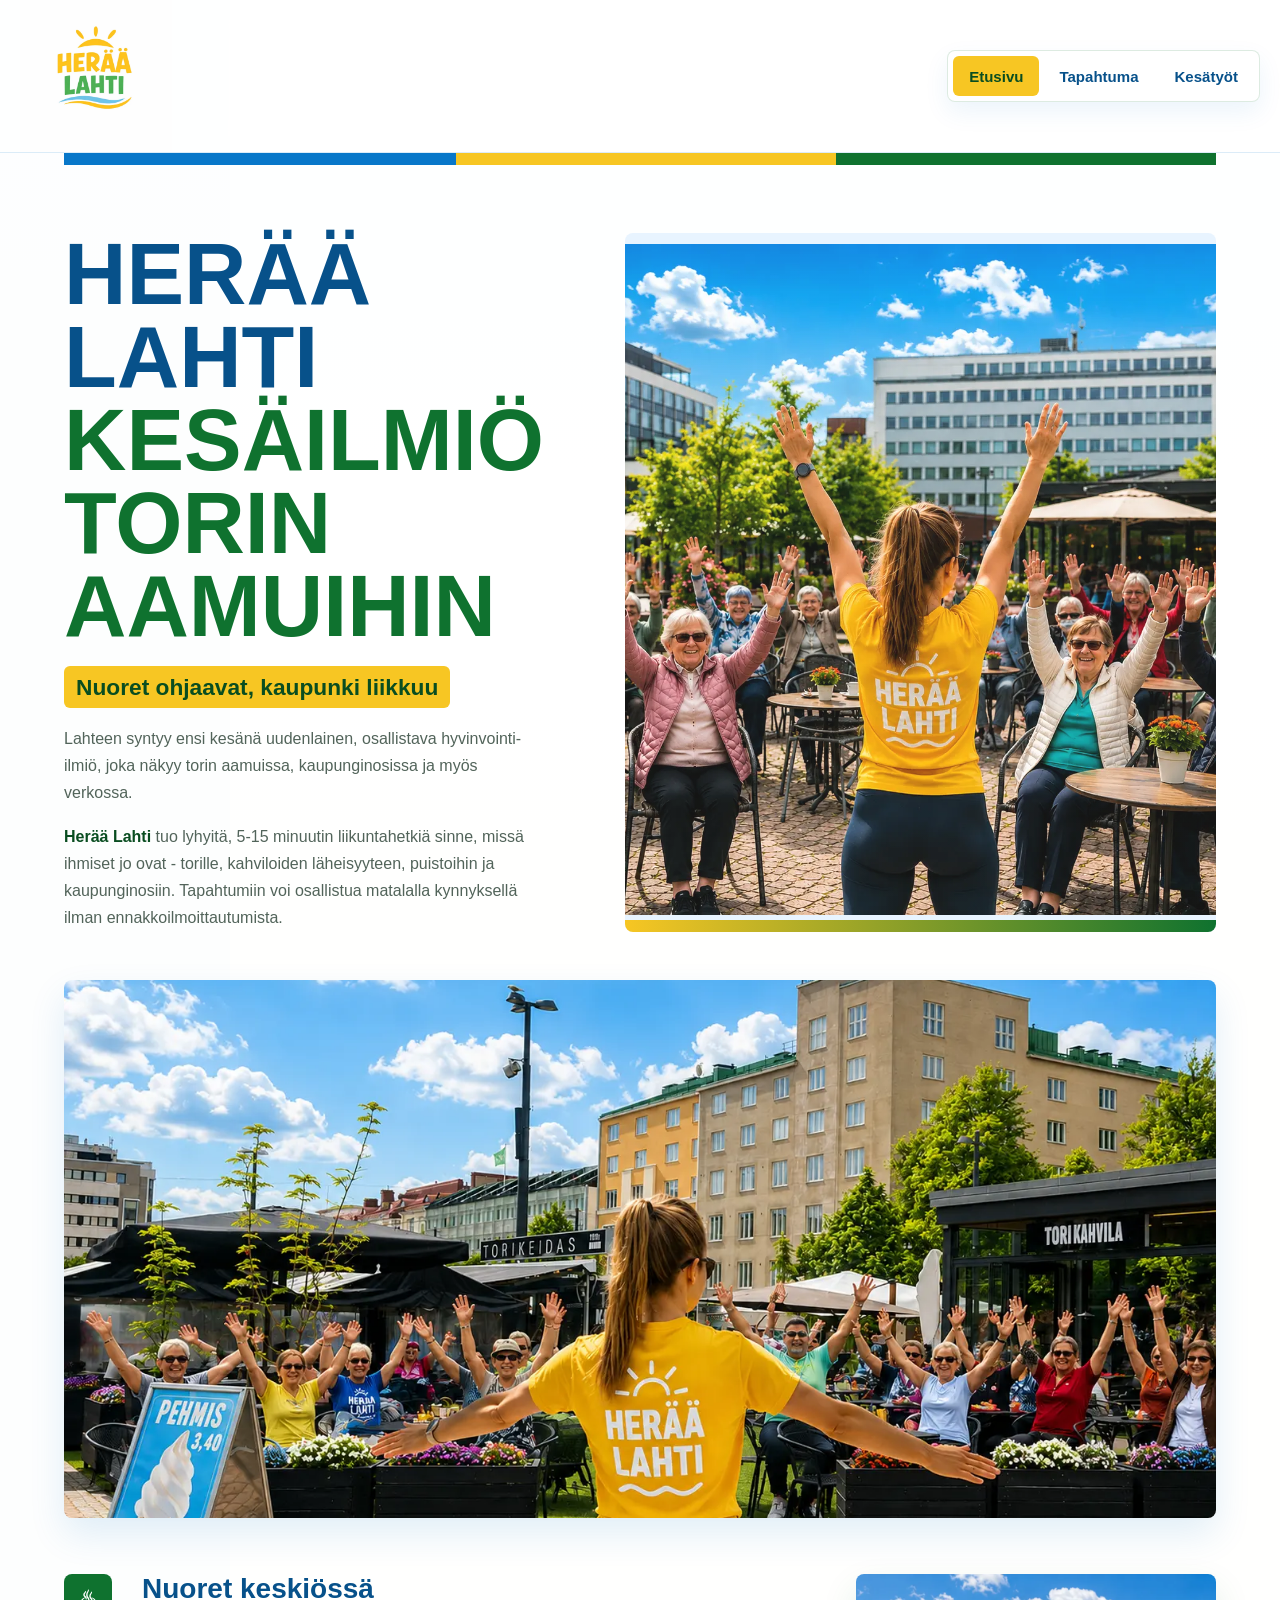
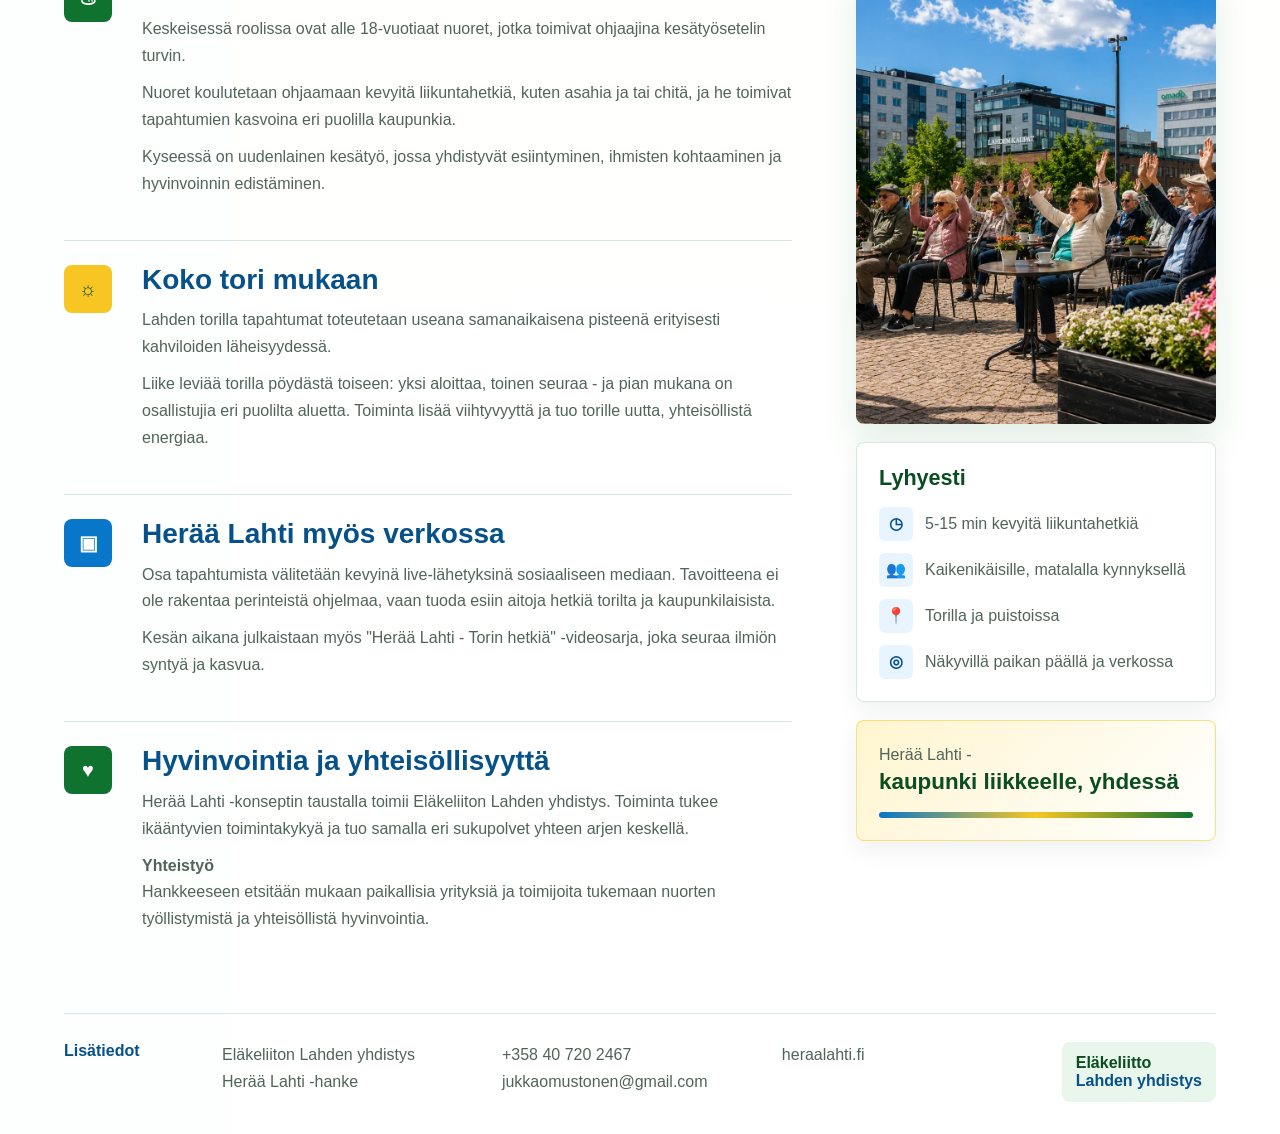
==== index.html @ 06e932a2 "Update application deadline" ====
﻿<!DOCTYPE html>
<html lang="fi">
<head>
  <meta charset="UTF-8">
  <meta name="viewport" content="width=device-width, initial-scale=1.0">
  <title>Herää Lahti | Aamuliikuntaa Lahden torilla kesällä 2026</title>
  <meta name="description" content="Herää Lahti tuo maksuttomia 5-15 minuutin aamuliikuntahetkiä Lahden torille, puistoihin ja kaupunginosiin kesällä 2026. Tule mukaan matalalla kynnyksellä.">
  <meta name="robots" content="index, follow">
  <meta name="author" content="Eläkeliiton Lahden yhdistys">
  <meta name="theme-color" content="#f8d24a">

  <meta property="og:type" content="website">
  <meta property="og:locale" content="fi_FI">
  <meta property="og:site_name" content="Herää Lahti">
  <meta property="og:title" content="Herää Lahti - aamuliikuntaa Lahden torilla">
  <meta property="og:description" content="Lyhyitä, maksuttomia liikuntahetkiä Lahden torilla ja kaupunkitilassa kesällä 2026. Kaikille avoin tapahtuma ilman ennakkoilmoittautumista.">
  <meta property="og:image" content="https://heraalahti.fi/images/heraa.webp">

  <meta name="twitter:card" content="summary_large_image">
  <meta name="twitter:title" content="Herää Lahti - aamuliikuntaa Lahden torilla">
  <meta name="twitter:description" content="Matalan kynnyksen 5-15 minuutin liikuntahetkiä Lahden torilla kesällä 2026.">
  <meta name="twitter:image" content="https://heraalahti.fi/images/heraa.webp">

  <link rel="canonical" href="https://heraalahti.fi/">
  <link rel="alternate" hreflang="fi" href="https://heraalahti.fi/">
  <link rel="stylesheet" href="style.css">
  <script type="application/ld+json">
    {
      "@context": "https://schema.org",
      "@graph": [
        {
          "@type": "Organization",
          "@id": "https://heraalahti.fi/#organization",
          "name": "Eläkeliiton Lahden yhdistys",
          "url": "https://heraalahti.fi/",
          "email": "jukkaomustonen@gmail.com",
          "telephone": "+358407202467"
        },
        {
          "@type": "WebSite",
          "@id": "https://heraalahti.fi/#website",
          "name": "Herää Lahti",
          "url": "https://heraalahti.fi/",
          "inLanguage": "fi",
          "publisher": {
            "@id": "https://heraalahti.fi/#organization"
          }
        },
        {
          "@type": "Event",
          "@id": "https://heraalahti.fi/#heraa-lahti-2026",
          "name": "Herää Lahti - aamuliikuntahetki Lahden torilla",
          "description": "Herää Lahti tarjoaa maksuttomia 5-15 minuutin liikuntahetkiä Lahden torilla, puistoissa ja kaupunginosissa kesällä 2026.",
          "image": "https://heraalahti.fi/images/heraa.webp",
          "startDate": "2026-06-02",
          "endDate": "2026-08-31",
          "eventAttendanceMode": "https://schema.org/OfflineEventAttendanceMode",
          "eventStatus": "https://schema.org/EventScheduled",
          "isAccessibleForFree": true,
          "location": {
            "@type": "Place",
            "name": "Lahden tori",
            "address": {
              "@type": "PostalAddress",
              "addressLocality": "Lahti",
              "addressCountry": "FI"
            }
          },
          "organizer": {
            "@id": "https://heraalahti.fi/#organization"
          }
        }
      ]
    }
  </script>
</head>

<body>
  <header class="site-header">
    <nav class="top-nav" aria-label="Päänavigaatio">
      <a class="nav-logo" href="#etusivu" data-tab-link="etusivu">
        <img src="images/HerääLogo.webp" alt="Herää Lahti">
      </a>
      <div class="nav-links">
        <a class="nav-link active" href="#etusivu" data-tab-link="etusivu" aria-current="page">Etusivu</a>
        <a class="nav-link" href="#tapahtuma" data-tab-link="tapahtuma">Tapahtuma</a>
        <a class="nav-link" href="#kesatyo" data-tab-link="kesatyo">Kesätyöt</a>
      </div>
    </nav>
  </header>

  <main class="page tab-panel active media-page" id="etusivu" data-tab-panel>
    <article class="media-release">
      <section class="media-hero">
        <div class="media-copy">
          
          <h1>Herää Lahti <span>Kesäilmiö torin aamuihin</span></h1>
          <h2>Nuoret ohjaavat, kaupunki liikkuu</h2>
          <p>Lahteen syntyy ensi kesänä uudenlainen, osallistava hyvinvointi-ilmiö, joka näkyy torin aamuissa, kaupunginosissa ja myös verkossa.</p>
          <p><strong>Herää Lahti</strong> tuo lyhyitä, 5-15 minuutin liikuntahetkiä sinne, missä ihmiset jo ovat - torille, kahviloiden läheisyyteen, puistoihin ja kaupunginosiin. Tapahtumiin voi osallistua matalalla kynnyksellä ilman ennakkoilmoittautumista.</p>
        </div>

        <div class="media-brand">
        </div>
      </section>

      <figure class="media-feature-photo">
        <img src="images/heraa.webp" alt="Herää Lahti -liikuntahetki torilla">
      </figure>

      <section class="media-main">
        <div class="media-sections">
          <div class="media-info">
            <div class="media-icon green-icon">♨</div>
            <div>
              <h3>Nuoret keskiössä</h3>
              <p>Keskeisessä roolissa ovat alle 18-vuotiaat nuoret, jotka toimivat ohjaajina kesätyösetelin turvin.</p>
              <p>Nuoret koulutetaan ohjaamaan kevyitä liikuntahetkiä, kuten asahia ja tai chitä, ja he toimivat tapahtumien kasvoina eri puolilla kaupunkia.</p>
              <p>Kyseessä on uudenlainen kesätyö, jossa yhdistyvät esiintyminen, ihmisten kohtaaminen ja hyvinvoinnin edistäminen.</p>
            </div>
          </div>

          <div class="media-info">
            <div class="media-icon yellow-icon">☼</div>
            <div>
              <h3>Koko tori mukaan</h3>
              <p>Lahden torilla tapahtumat toteutetaan useana samanaikaisena pisteenä erityisesti kahviloiden läheisyydessä.</p>
              <p>Liike leviää torilla pöydästä toiseen: yksi aloittaa, toinen seuraa - ja pian mukana on osallistujia eri puolilta aluetta. Toiminta lisää viihtyvyyttä ja tuo torille uutta, yhteisöllistä energiaa.</p>
            </div>
          </div>

          <div class="media-info">
            <div class="media-icon blue-icon">▣</div>
            <div>
              <h3>Herää Lahti myös verkossa</h3>
              <p>Osa tapahtumista välitetään kevyinä live-lähetyksinä sosiaaliseen mediaan. Tavoitteena ei ole rakentaa perinteistä ohjelmaa, vaan tuoda esiin aitoja hetkiä torilta ja kaupunkilaisista.</p>
              <p>Kesän aikana julkaistaan myös "Herää Lahti - Torin hetkiä" -videosarja, joka seuraa ilmiön syntyä ja kasvua.</p>
            </div>
          </div>

          <div class="media-info">
            <div class="media-icon heart-icon">♥</div>
            <div>
              <h3>Hyvinvointia ja yhteisöllisyyttä</h3>
              <p>Herää Lahti -konseptin taustalla toimii Eläkeliiton Lahden yhdistys. Toiminta tukee ikääntyvien toimintakykyä ja tuo samalla eri sukupolvet yhteen arjen keskellä.</p>
              <p><strong>Yhteistyö</strong><br>Hankkeeseen etsitään mukaan paikallisia yrityksiä ja toimijoita tukemaan nuorten työllistymistä ja yhteisöllistä hyvinvointia.</p>
            </div>
          </div>
        </div>

        <aside class="media-visuals">
          <img class="media-photo" src="images/torisivusta.webp" alt="Herää Lahti -ohjaaja liikuttaa ihmisiä torilla">

          <div class="media-brief">
            <h3>Lyhyesti</h3>
            <div class="brief-grid">
              <div><span>◷</span><p>5-15 min kevyitä liikuntahetkiä</p></div>
              <div><span>👥</span><p>Kaikenikäisille, matalalla kynnyksellä</p></div>
              <div><span>📍</span><p>Torilla ja puistoissa</p></div>
              <div><span>◎</span><p>Näkyvillä paikan päällä ja verkossa</p></div>
            </div>
          </div>

          <div class="media-slogan">
            <p>Herää Lahti -</p>
            <strong>kaupunki liikkeelle, yhdessä</strong>
            <div class="media-wave large-wave"></div>
          </div>
        </aside>
      </section>

      <footer class="media-footer">
        <strong>Lisätiedot</strong>
        <p>Eläkeliiton Lahden yhdistys<br>Herää Lahti -hanke</p>
        <p>+358 40 720 2467<br>jukkaomustonen@gmail.com</p>
        <p>heraalahti.fi</p>
        <div class="footer-logo">Eläkeliitto<br><span>Lahden yhdistys</span></div>
      </footer>
    </article>
  </main>

  <main class="page tab-panel event-page" id="tapahtuma" data-tab-panel hidden>
    <section class="top">
      <div class="brand">
        <div class="brand-branding">
          <img class="brand-logo-image" src="images/HerääLogo.webp" alt="Herää Lahti">
        </div>
        <h1 class="hero-title">Aamuliikunta&shy;hetki<br>Lahden torilla</h1>
        <div class="period-pill"><span>KESÄ 2026</span><strong>2.6.–31.8.2026</strong></div>
      </div>
      <div class="event-side">
        <div class="badge-circle">Liikettä<br>kahvihetkeen</div>
        <figure class="badge-photo">
          <img src="images/toriryhmä2.webp" alt="Herää Lahti -liikuntahetki torilla">
        </figure>
      </div>
    </section>

    <section class="hero">
      <article class="hero-copy">
        <p>Herää Lahti tuo lyhyitä, 5–15 minuutin liikuntahetkiä sinne, missä ihmiset jo ovat – torille, kahviloiden läheisyyteen, puistoihin ja kaupunginosiin.</p>
        <p>Tule mukaan matalalla kynnyksellä – yksin tai yhdessä ystävän kanssa. Et tarvitse aiempaa kokemusta, vain avoimen mielen!</p>
        <p class="small-text"><strong>Paikka:</strong> Lahden tori </p>
      </article>
      <div class="hero-image-frame">
        <img class="hero-image" src="images/Toriihmiset.webp" alt="Lahden tori ja aamuliikuntahetki">
      </div>
    </section>

    <section class="info-row">
      <div class="card">
        <h2>Mitä tapahtuu?</h2>
        <ul>
          <li><span class="icon">⏱</span><div class="text">5–15 minuutin liikuntahetkiä</div></li>
          <li><span class="icon">📍</span><div class="text">Useita pisteitä torilla</div></li>
          <li><span class="icon">💛</span><div class="text">Helppoja liikkeitä: asahia, tai chiä, venyttelyä ja rentoutusta</div></li>
          <li><span class="icon">🙂</span><div class="text">Ei tarvitse osata – teet omalla tavallasi</div></li>
          <li><span class="icon">🌤</span><div class="text">Ulkoilmassa ja hyvässä seurassa!</div></li>
        </ul>
      </div>
      <div class="card">
        <h2>Missä ja milloin?</h2>
        <ul>
          <li><span class="icon">📍</span><div class="text"><strong>Lahden tori</strong></div></li>
          <li><span class="icon">📅</span><div class="text">2.6.–31.8.2026</div></li>
          <li><span class="icon">⏰</span><div class="text">Useita kertoja viikossa – aikataulut tarkentuvat kesän alussa</div></li>
          <li><span class="icon">🌐</span><div class="text">Seuraa ilmoittelua: heraalahti.fi sekä paikalliset ilmoitustaulut ja some</div></li>
        </ul>
      </div>
    </section>

    <section class="features">
      <div class="feature">
        <div class="icon">👥</div>
        <h3>Yhdessä</h3>
        <p>Tapahtuma kokoaa ikäihmiset liikkeelle ja lisää yhteisöllisyyttä.</p>
      </div>
      <div class="feature">
        <div class="icon">🍃</div>
        <h3>Hyvinvointia</h3>
        <p>Kevyt liike tukee toimintakykyä, tasapainoa ja jaksamista.</p>
      </div>
      <div class="feature">
        <div class="icon">☀️</div>
        <h3>Hyvä mieli</h3>
        <p>Positiivinen tunnelma, ilo ja nauru tekevät hyvää!</p>
      </div>
      <div class="feature">
        <div class="icon">💚</div>
        <h3>Kaikille</h3>
        <p>Tapahtuma on avoin kaikille – tee omana itsenäsi!</p>
      </div>
    </section>

    <section class="cta-strip">
      <div class="cta-text"><span class="heart">❤</span>Tule mukaan – yksi hetki voi muuttaa päivän!</div>
      <div class="cta-action">Ota ystävä mukaan!</div>
    </section>

    <footer class="footer">
      <div>
        <p><strong>Järjestää:</strong> Eläkeliiton Lahden yhdistys</p>
        <p>LISÄTIETOJA: +358 40 720 2467 | jukkaomustonen@gmail.com</p>
      </div>
      <div>
        <p>heraalahti.fi</p>
        <p>Seuraa tapahtumaa ja ilmoittelua paikallisissa kanavissa.</p>
      </div>
    </footer>
  </main>

  <section class="page tab-panel summer-job-page" id="kesatyo" data-tab-panel hidden>
    <article class="poster">
      <section class="poster-hero">
        <img class="poster-logo-image" src="images/HerääLogo.webp" alt="Herää Lahti">

        <div class="poster-intro">
          <h2>Kesätyö, joka herättää kaupungin!</h2>
          <h3>Liity Herää Lahti -tiimiin!</h3>
          <p>Etsimme alle 18-vuotiaita nuoria kesätöihin lyhyiden liikuntahetkien ohjaajaksi Lahden torilla.</p>
          <p>Sinusta koulutetaan lyhyellä valmennuksella tasapainon, kevyen liikkeen ja venyttelyn ohjaaja, joka vetää tapahtumien hyvinvointihetkiä eri puolilla kaupunkia.</p>

          <div class="voucher-note">
            <div class="voucher-icon">🎟</div>
            <div>
              <h4>Pääset hakemaan kesätyösetelillä!</h4>
              <p>Kesätyöseteli on Lahden kaupungin tuki alle 18-vuotiaan nuoren kesätyöhön.</p>
            </div>
          </div>
        </div>

        <div class="poster-photo-wrap">
          <img src="images/heraaselkä.webp" alt="Iloinen ohjaaja liikuttaa ihmisiä torilla">
          <div class="poster-blue-badge">Liikettä<br>ihmisten<br>arkeen!</div>
        </div>
      </section>

      <section class="job-contents">
        <h2>Mitä työ pitää sisällään?</h2>
        <div class="job-grid">
          <div class="job-item">
            <div class="job-icon">⏱</div>
            <h3>Lyhyet liikuntahetket<br>5-15 minuuttia</h3>
            <p>Ohjaat helppoja liikkeitä kaikenikäisille torilla, puistossa tai muualla kaupungissa.</p>
          </div>
          <div class="job-item">
            <div class="job-icon">👥</div>
            <h3>Innostat ja kutsut<br>mukaan</h3>
            <p>Hymyilet, näytät liikkeen ja tuot hyvän fiiliksen. Et opeta - innostat!</p>
          </div>
          <div class="job-item">
            <div class="job-icon">♡</div>
            <h3>Levität hyvää fiilistä<br>ja yhteisöllisyyttä</h3>
            <p>Kaikki liike on oikein. Tärkeintä on yhdessäolo ja hyvä energia.</p>
          </div>
          <div class="job-item">
            <div class="job-icon">▣</div>
            <h3>Teet somea<br>tapahtumista</h3>
            <p>Kuvaat lyhyitä videoita ja jaat iloisia hetkiä. Hymy on tärkeämpää kuin täydellisyys!</p>
          </div>
        </div>
      </section>

      <section class="audience-strip">
        <div class="audience-icon">👥</div>
        <div>
          <h2>Kenelle tapahtumat on tarkoitettu?</h2>
          <p>Tapahtumiemme kohderyhmänä ovat erityisesti paikalliset asukkaat - esimerkiksi ulkoterasseilla istuvat vanhemmat henkilöt, ohikulkijat, eläkeläiset, perheet ja kaikki, jotka haluavat piristää päiväänsä pienellä liikkeellä.</p>
        </div>
        <div class="terrace-sketch">☂</div>
      </section>

      <section class="poster-cards">
        <div class="poster-card">
          <h2>Kenelle?</h2>
          <ul>
            <li>Olet 15-17 vuotias</li>
            <li>Onko kiinnostusta hyvinvointiin, liikkumiseen ja ihmisten innostamiseen?</li>
            <li>Onko kokemusta esiintymisestä tai ohjaamisesta?</li>
            <li>Pidätkö esiintymisestä tai liikkumisesta?</li>
          </ul>
          <div class="corner-heart">♡</div>
        </div>

        <div class="poster-card warm">
          <h2>Miksi tähän kannattaa lähteä?</h2>
          <ul>
            <li>Saat arvokasta kokemusta tapahtuma- ja ohjaustyöstä</li>
            <li>Pääset työskentelemään ulkona ja osana innostavaa tiimiä</li>
            <li>Teet työtä, jolla on oikea merkitys - liike tuo iloa ja hyvinvointia ihmisten arkeen</li>
            <li>Saat palkkaa ja kesän, josta jää hyvä mieli.</li>
          </ul>
          <div class="corner-sun">☼</div>
        </div>
      </section>

      <section class="poster-bottom">
        <div class="details-box">
          <h2>Käytännön tietoa</h2>
          <p><strong>Kesä 2026</strong><br>Työjakso heinä,- elokuussa 2026 sopimuksen mukaan</p>
          <p><strong>Työpaikka</strong><br>Lahti: torit, puistot jamuut kohtaamispaikat</p>
          <p><strong>Palkkaus</strong><br>Eteläisen Lahden yhdistyksen mukainen kesätyön palkkaus</p>
        </div>

        <div class="green-circle">Yhdessä<br>teemme Lahdesta<br>liikuttavamman<br>kaupungin!</div>

        <div class="details-box">
          <h2>Kiinnostuitko?</h2>
          <p>Lähetä lyhyt hakemus tai kerro itsestäsi ja miksi haluaisit mukaan!</p>
          <p>jukkaomustonen@gmail.com<br>+358 40 720 2467<br>heraalahti.fi</p>
          <h3>Hae 14.6.2026 mennessä</h3>
        </div>
      </section>

      <footer class="poster-footer">
        <p>Herää Lahti - hetki, joka saa ihmiset liikkeelle</p>
        <strong>Tule mukaan - yksi hetki voi muuttaa päivän!</strong>
      </footer>
    </article>
  </section>

  <script>
    const tabLinks = document.querySelectorAll("[data-tab-link]");
    const panels = document.querySelectorAll("[data-tab-panel]");

    function showTab(tabId) {
      panels.forEach((panel) => {
        const isActive = panel.id === tabId;
        panel.hidden = !isActive;
        panel.classList.toggle("active", isActive);
      });

      tabLinks.forEach((link) => {
        const isActive = link.dataset.tabLink === tabId;
        link.classList.toggle("active", isActive);

        if (link.classList.contains("nav-link")) {
          if (isActive) {
            link.setAttribute("aria-current", "page");
          } else {
            link.removeAttribute("aria-current");
          }
        }
      });

      history.replaceState(null, "", `#${tabId}`);
      window.scrollTo({ top: 0, left: 0, behavior: "auto" });
    }

    tabLinks.forEach((link) => {
      link.addEventListener("click", (event) => {
        event.preventDefault();
        showTab(link.dataset.tabLink);
      });
    });

    const initialTab = window.location.hash.replace("#", "") || "etusivu";
    showTab(document.getElementById(initialTab) ? initialTab : "etusivu");
  </script>
</body>
</html>
---- style.css ----
:root {
  --blue: #0877c9;
  --blue-dark: #07518a;
  --blue-soft: #e8f4ff;
  --green: #0f722f;
  --green-dark: #094d20;
  --green-soft: #e9f6ec;
  --yellow: #f7c623;
  --yellow-soft: #fff5cf;
  --ink: #17231d;
  --muted: #52645a;
  --line: rgba(15, 114, 47, 0.16);
  --paper: #fffdf6;
  --white: #ffffff;
  --shadow: 0 18px 42px rgba(18, 36, 28, 0.1);
}

* {
  box-sizing: border-box;
}

html {
  overflow-x: hidden;
  scroll-behavior: smooth;
}

body {
  margin: 0;
  font-family: "Segoe UI", Arial, sans-serif;
  color: var(--ink);
  background:
    linear-gradient(90deg, rgba(8, 119, 201, 0.08) 0 18%, transparent 18% 100%),
    linear-gradient(180deg, #f7fbff 0%, #fffdf6 46%, #f2faef 100%);
  overflow-x: hidden;
}

img {
  max-width: 100%;
}

button,
a {
  font: inherit;
}

.site-header {
  position: sticky;
  top: 0;
  z-index: 30;
  background: rgba(255, 255, 255, 0.95);
  border-bottom: 1px solid rgba(8, 119, 201, 0.14);
  backdrop-filter: blur(14px);
}

.top-nav {
  width: min(1440px, calc(100% - 40px));
  min-height: 76px;
  margin: 0 auto;
  display: flex;
  align-items: center;
  justify-content: space-between;
  gap: 20px;
}

.nav-logo {
  display: inline-flex;
  align-items: center;
  text-decoration: none;
}

.nav-logo img {
  width: clamp(112px, 12vw, 152px);
  height: auto;
  display: block;
}

.nav-links {
  display: flex;
  align-items: center;
  gap: 4px;
  padding: 5px;
  border: 1px solid rgba(15, 114, 47, 0.14);
  background: var(--white);
  border-radius: 8px;
  box-shadow: 0 10px 24px rgba(8, 119, 201, 0.08);
  overflow-x: auto;
  scrollbar-width: none;
}

.nav-links::-webkit-scrollbar {
  display: none;
}

.nav-link {
  display: inline-flex;
  align-items: center;
  justify-content: center;
  min-height: 40px;
  border: 0;
  border-radius: 6px;
  padding: 9px 16px;
  color: var(--blue-dark);
  background: transparent;
  cursor: pointer;
  font-size: 0.94rem;
  font-weight: 800;
  text-decoration: none;
  white-space: nowrap;
}

.nav-link:hover,
.nav-link.active {
  color: var(--green-dark);
  background: var(--yellow);
}

.page {
  width: 100%;
  margin: 0;
  padding: 0;
}

.tab-panel[hidden] {
  display: none;
}

.media-release,
.event-page,
.poster {
  position: relative;
  overflow: hidden;
  background: rgba(255, 255, 255, 0.92);
  border: 0;
  border-radius: 0;
  box-shadow: none;
}

.media-release::before,
.event-page::before,
.poster::before {
  content: "";
  display: block;
  height: 12px;
  background: linear-gradient(90deg, var(--blue) 0 34%, var(--yellow) 34% 67%, var(--green) 67% 100%);
}

.media-release {
  padding: 0 clamp(24px, 5vw, 84px);
}

.media-hero {
  display: grid;
  grid-template-columns: minmax(0, 0.9fr) minmax(380px, 1.1fr);
  gap: clamp(38px, 6vw, 92px);
  align-items: center;
  width: min(1480px, 100%);
  margin: 0 auto;
  padding: 68px 0 48px;
}

.media-copy {
  display: grid;
  gap: 18px;
}

.media-copy h1,
.hero-title,
.poster-intro h2 {
  margin: 0;
  color: var(--blue-dark);
  font-size: 5.4rem;
  line-height: 0.96;
  font-weight: 900;
  text-transform: uppercase;
}

.media-copy h1 span,
.hero-title span {
  color: var(--green);
}

.media-copy h2,
.poster-intro h3 {
  width: fit-content;
  margin: 0;
  padding: 8px 12px;
  color: var(--green-dark);
  background: var(--yellow);
  border-radius: 6px;
  font-size: 1.42rem;
  line-height: 1.15;
}

.media-copy p,
.hero-copy p,
.poster-intro p,
.media-info p,
.feature p,
.job-item p,
.audience-strip p,
.poster-card li,
.details-box p,
.footer p,
.media-footer p {
  color: var(--muted);
  line-height: 1.68;
  font-size: 1rem;
}

.media-copy p {
  max-width: 670px;
  margin: 0;
}

.media-copy strong,
.hero-copy strong,
.details-box strong {
  color: var(--green-dark);
}

.media-brand {
  position: relative;
  align-self: stretch;
  min-height: 470px;
  display: grid;
  place-items: center;
  padding: 24px;
  background-color: var(--blue-soft);
  background-image:
    linear-gradient(rgba(255, 255, 255, 0.08), rgba(255, 255, 255, 0.08)),
    url("images/heraa2.webp");
  background-position: center 38%;
  background-size: auto 96%;
  background-repeat: no-repeat;
  border-radius: 8px;
  overflow: hidden;
}

.media-brand::after {
  content: "";
  position: absolute;
  inset: auto 0 0;
  height: 12px;
  background: linear-gradient(90deg, var(--yellow), var(--green));
}

.media-feature-photo,
.badge-photo,
.poster-photo-wrap {
  margin: 0;
}

.media-feature-photo {
  width: min(1480px, 100%);
  margin: 0 auto;
  border-radius: 8px;
  overflow: hidden;
  box-shadow: 0 16px 36px rgba(8, 119, 201, 0.12);
}

.media-feature-photo img {
  width: 100%;
  height: clamp(360px, 42vw, 620px);
  display: block;
  object-fit: cover;
  object-position: center;
}

.media-main {
  display: grid;
  grid-template-columns: minmax(0, 1fr) minmax(360px, 0.46fr);
  gap: clamp(38px, 5vw, 76px);
  width: min(1480px, 100%);
  margin: 0 auto;
  padding: 56px 0;
}

.media-sections,
.job-grid,
.poster-cards {
  display: grid;
  gap: 18px;
}

.media-info {
  display: grid;
  grid-template-columns: 58px minmax(0, 1fr);
  gap: 20px;
  padding: 24px 0;
  border-top: 1px solid var(--line);
}

.media-info:first-child {
  border-top: 0;
  padding-top: 0;
}

.media-info h3,
.card h2,
.feature h3,
.job-contents h2,
.audience-strip h2,
.poster-card h2,
.details-box h2 {
  margin: 0 0 12px;
  color: var(--blue-dark);
  font-size: 1.75rem;
  line-height: 1.1;
}

.media-info p,
.media-footer p {
  margin: 0 0 10px;
}

.media-info p:last-child,
.media-footer p:last-child {
  margin-bottom: 0;
}

.media-icon,
.feature .icon,
.job-icon,
.audience-icon,
.card li .icon {
  display: grid;
  place-items: center;
  width: 48px;
  height: 48px;
  border-radius: 8px;
  font-weight: 900;
  line-height: 1;
}

.media-icon {
  color: var(--white);
  font-size: 1.25rem;
}

.green-icon,
.heart-icon {
  background: var(--green);
}

.yellow-icon {
  color: var(--green-dark);
  background: var(--yellow);
}

.blue-icon {
  background: var(--blue);
}

.media-visuals {
  display: grid;
  gap: 18px;
  align-self: start;
}

.media-photo {
  width: 100%;
  aspect-ratio: 4 / 5;
  display: block;
  object-fit: cover;
  object-position: 68% center;
  border-radius: 8px;
  box-shadow: 0 16px 36px rgba(15, 114, 47, 0.12);
}

.media-brief,
.media-slogan,
.card,
.feature,
.job-item,
.poster-card,
.details-box,
.voucher-note {
  background: var(--white);
  border: 1px solid var(--line);
  border-radius: 8px;
  box-shadow: 0 10px 24px rgba(18, 36, 28, 0.06);
}

.media-brief,
.media-slogan {
  padding: 22px;
}

.media-brief h3 {
  margin: 0 0 16px;
  color: var(--green-dark);
  font-size: 1.35rem;
}

.brief-grid {
  display: grid;
  gap: 12px;
}

.brief-grid div {
  display: grid;
  grid-template-columns: 36px minmax(0, 1fr);
  gap: 10px;
  align-items: center;
}

.brief-grid span {
  display: grid;
  place-items: center;
  width: 34px;
  height: 34px;
  color: var(--blue-dark);
  background: var(--blue-soft);
  border-radius: 6px;
  font-weight: 900;
}

.brief-grid p,
.media-slogan p {
  margin: 0;
  color: var(--muted);
  line-height: 1.45;
}

.media-slogan {
  border-color: rgba(247, 198, 35, 0.52);
  background: linear-gradient(135deg, var(--yellow-soft), var(--white));
}

.media-slogan strong {
  display: block;
  margin-top: 4px;
  color: var(--green-dark);
  font-size: 1.4rem;
  line-height: 1.1;
}

.media-wave {
  height: 6px;
  width: 100%;
  margin-top: 18px;
  background: linear-gradient(90deg, var(--blue), var(--yellow), var(--green));
  border-radius: 8px;
}

.media-footer,
.footer,
.poster-footer {
  display: grid;
  gap: 18px;
  align-items: start;
  padding: 28px 0;
  border-top: 1px solid var(--line);
}

.media-footer {
  grid-template-columns: 140px 1fr 1fr 1fr auto;
}

.footer,
.poster-footer {
  grid-template-columns: 1fr 1fr;
}

.media-footer strong,
.poster-footer strong {
  color: var(--blue-dark);
}

.footer-logo {
  justify-self: end;
  width: fit-content;
  padding: 12px 14px;
  color: var(--green-dark);
  background: var(--green-soft);
  border-radius: 8px;
  font-weight: 900;
}

.footer-logo span {
  color: var(--blue-dark);
  font-weight: 700;
}

.event-page {
  padding: 0 clamp(24px, 5vw, 84px) 62px;
}

.top {
  display: grid;
  grid-template-columns: minmax(0, 0.86fr) minmax(420px, 1fr);
  gap: clamp(44px, 6vw, 96px);
  align-items: start;
  width: min(1480px, 100%);
  margin: 0 auto;
  padding: 68px 0 38px;
}

.brand {
  display: grid;
  gap: 20px;
  min-width: 0;
  padding-right: 10px;
}

.brand-logo-image {
  width: min(260px, 70vw);
  display: block;
}

.hero-title {
  max-width: 820px;
}

.event-page .hero-title {
  max-width: 760px;
  font-size: 4.35rem;
  hyphens: auto;
  overflow-wrap: normal;
}

.period-pill {
  width: fit-content;
  display: flex;
  flex-wrap: wrap;
  gap: 8px 12px;
  align-items: center;
  padding: 11px 14px;
  color: var(--blue-dark);
  background: var(--yellow);
  border-radius: 8px;
  font-weight: 900;
}

.period-pill span {
  color: var(--green-dark);
  font-weight: 800;
}

.event-side {
  position: relative;
  min-height: 460px;
}

.badge-circle {
  position: absolute;
  right: 18px;
  top: 18px;
  z-index: 2;
  width: min(170px, 42vw);
  aspect-ratio: 1;
  display: grid;
  place-items: center;
  padding: 18px;
  text-align: center;
  color: var(--green-dark);
  background: var(--yellow);
  border: 8px solid var(--white);
  border-radius: 50%;
  box-shadow: 0 18px 34px rgba(18, 36, 28, 0.15);
  font-weight: 900;
  line-height: 1.15;
}

.badge-photo img {
  width: 100%;
  height: clamp(420px, 40vw, 590px);
  display: block;
  object-fit: cover;
  object-position: center;
  border-radius: 8px;
}

.hero {
  display: grid;
  grid-template-columns: minmax(0, 0.82fr) minmax(420px, 1.18fr);
  gap: clamp(28px, 4vw, 58px);
  align-items: stretch;
  width: min(1480px, 100%);
  margin: 0 auto;
  padding: 28px 0 46px;
}

.hero-copy {
  padding: 28px;
  background: var(--blue-soft);
  border-left: 8px solid var(--blue);
  border-radius: 8px;
}

.hero-copy p {
  margin: 0 0 16px;
}

.hero-copy p:last-child {
  margin-bottom: 0;
}

.hero-image-frame {
  overflow: hidden;
  border-radius: 8px;
  box-shadow: 0 16px 34px rgba(8, 119, 201, 0.12);
}

.hero-image {
  width: 100%;
  height: 100%;
  min-height: 320px;
  display: block;
  object-fit: cover;
  object-position: center;
}

.info-row {
  display: grid;
  grid-template-columns: repeat(2, minmax(0, 1fr));
  gap: 22px;
  width: min(1480px, 100%);
  margin: 0 auto;
  padding: 4px 0 40px;
}

.card {
  padding: 28px;
}

.card ul,
.poster-card ul {
  display: grid;
  gap: 14px;
  margin: 0;
  padding: 0;
  list-style: none;
}

.card li {
  display: grid;
  grid-template-columns: 42px minmax(0, 1fr);
  gap: 12px;
  align-items: start;
}

.card li .icon {
  width: 38px;
  height: 38px;
  color: var(--green-dark);
  background: var(--green-soft);
  font-size: 1rem;
}

.card li .text {
  min-width: 0;
  color: var(--muted);
  line-height: 1.58;
}

.features {
  display: grid;
  grid-template-columns: repeat(4, minmax(0, 1fr));
  gap: 16px;
  width: min(1480px, 100%);
  margin: 0 auto;
  padding: 8px 0 42px;
}

.feature {
  padding: 24px 20px;
}

.feature .icon {
  width: 42px;
  height: 42px;
  margin-bottom: 16px;
  color: var(--blue-dark);
  background: var(--yellow);
}

.feature h3 {
  margin-bottom: 8px;
  font-size: 1.12rem;
}

.feature p {
  margin: 0;
  font-size: 0.94rem;
}

.cta-strip {
  display: flex;
  flex-wrap: wrap;
  gap: 16px;
  align-items: center;
  justify-content: space-between;
  padding: 26px;
  color: var(--white);
  background: linear-gradient(90deg, var(--blue-dark), var(--green));
  border-radius: 8px;
}

.cta-text {
  display: flex;
  gap: 12px;
  align-items: center;
  font-size: 1.2rem;
  font-weight: 900;
}

.heart {
  display: grid;
  place-items: center;
  width: 42px;
  height: 42px;
  color: var(--green-dark);
  background: var(--yellow);
  border-radius: 8px;
}

.cta-action {
  padding: 10px 14px;
  color: var(--green-dark);
  background: var(--yellow);
  border-radius: 8px;
  font-weight: 900;
}

.footer {
  width: min(1480px, 100%);
  margin-right: auto;
  margin-left: auto;
  padding: 26px 0 0;
  margin-top: 34px;
}

.footer p {
  margin: 0 0 8px;
}

.summer-job-page {
  width: 100%;
  max-width: none;
}

.poster {
  padding: 0 clamp(24px, 5vw, 84px) 62px;
}

.poster-hero {
  display: grid;
  grid-template-columns: minmax(180px, 240px) minmax(0, 0.96fr) minmax(420px, 1fr);
  gap: clamp(28px, 4vw, 60px);
  align-items: center;
  width: min(1480px, 100%);
  margin: 0 auto;
  padding: 62px 0 48px;
}

.poster-logo-image {
  width: 100%;
  max-width: 230px;
  display: block;
}

.poster-intro {
  display: grid;
  gap: 14px;
}

.poster-intro h2 {
  font-size: 4.35rem;
}

.poster-intro h3 {
  color: var(--blue-dark);
}

.poster-intro p {
  margin: 0;
}

.voucher-note {
  display: grid;
  grid-template-columns: 46px minmax(0, 1fr);
  gap: 14px;
  align-items: start;
  padding: 18px;
  background: var(--yellow-soft);
}

.voucher-icon {
  display: grid;
  place-items: center;
  width: 42px;
  height: 42px;
  border-radius: 8px;
  color: var(--white);
  background: var(--blue);
}

.voucher-note h4 {
  margin: 0 0 4px;
  color: var(--green-dark);
}

.voucher-note p {
  margin: 0;
  font-size: 0.94rem;
}

.poster-photo-wrap {
  position: relative;
  overflow: hidden;
  border-radius: 8px;
  box-shadow: 0 16px 34px rgba(15, 114, 47, 0.12);
}

.poster-photo-wrap img {
  width: 100%;
  height: 430px;
  display: block;
  object-fit: cover;
  object-position: center;
}

.poster-blue-badge {
  position: absolute;
  left: 16px;
  bottom: 16px;
  padding: 12px 14px;
  color: var(--white);
  background: var(--blue);
  border-radius: 8px;
  font-weight: 900;
  line-height: 1.12;
}

.job-contents {
  width: min(1480px, 100%);
  margin: 0 auto;
  padding: 34px 0;
  border-top: 1px solid var(--line);
}

.job-grid {
  grid-template-columns: repeat(4, minmax(0, 1fr));
}

.job-item {
  padding: 22px;
}

.job-icon {
  margin-bottom: 16px;
  color: var(--green-dark);
  background: var(--yellow);
}

.job-item h3 {
  margin: 0 0 10px;
  color: var(--blue-dark);
  font-size: 1.08rem;
  line-height: 1.25;
}

.job-item p {
  margin: 0;
  font-size: 0.94rem;
}

.audience-strip {
  display: grid;
  grid-template-columns: 54px minmax(0, 1fr) 70px;
  gap: 18px;
  align-items: center;
  padding: 24px;
  width: min(1480px, 100%);
  margin: 0 auto;
  color: var(--blue-dark);
  background: var(--blue-soft);
  border-left: 8px solid var(--blue);
  border-radius: 8px;
}

.audience-icon {
  color: var(--white);
  background: var(--blue);
}

.audience-strip h2,
.audience-strip p {
  margin: 0;
}

.audience-strip p {
  margin-top: 8px;
}

.terrace-sketch {
  display: grid;
  place-items: center;
  color: var(--green-dark);
  font-size: 2.6rem;
}

.poster-cards {
  grid-template-columns: repeat(2, minmax(0, 1fr));
  width: min(1480px, 100%);
  margin: 0 auto;
  padding: 34px 0;
}

.poster-card {
  position: relative;
  min-height: 100%;
  padding: 28px;
}

.poster-card.warm {
  background: var(--yellow-soft);
}

.poster-card li {
  position: relative;
  padding-left: 24px;
}

.poster-card li::before {
  content: "";
  position: absolute;
  left: 0;
  top: 0.72em;
  width: 9px;
  height: 9px;
  background: var(--green);
  border-radius: 50%;
}

.corner-heart,
.corner-sun {
  position: absolute;
  right: 22px;
  bottom: 18px;
  color: var(--blue);
  font-size: 2rem;
  opacity: 0.28;
}

.poster-bottom {
  display: grid;
  grid-template-columns: minmax(0, 1fr) 220px minmax(0, 1fr);
  gap: 22px;
  align-items: stretch;
  width: min(1480px, 100%);
  margin: 0 auto;
  padding-bottom: 34px;
}

.details-box {
  padding: 26px;
}

.details-box p {
  margin: 0 0 16px;
}

.details-box h3 {
  width: fit-content;
  margin: 10px 0 0;
  padding: 9px 12px;
  color: var(--green-dark);
  background: var(--yellow);
  border-radius: 8px;
  font-size: 1.08rem;
}

.green-circle {
  display: grid;
  place-items: center;
  min-height: 220px;
  padding: 22px;
  color: var(--white);
  background: linear-gradient(160deg, var(--green), var(--blue-dark));
  border-radius: 8px;
  text-align: center;
  font-size: 1.2rem;
  font-weight: 900;
  line-height: 1.25;
}

.poster-footer {
  padding-bottom: 0;
  width: min(1480px, 100%);
  margin: 0 auto;
}

.poster-footer p {
  margin: 0;
  color: var(--muted);
}

@media (max-width: 980px) {
  .media-copy h1,
  .hero-title {
    font-size: 4rem;
  }

  .event-page .hero-title {
    max-width: 760px;
    font-size: 3.7rem;
  }

  .poster-intro h2 {
    font-size: 3.4rem;
  }

  .media-copy h2,
  .poster-intro h3 {
    font-size: 1.25rem;
  }

  .media-info h3,
  .card h2,
  .feature h3,
  .job-contents h2,
  .audience-strip h2,
  .poster-card h2,
  .details-box h2 {
    font-size: 1.55rem;
  }

  .media-release,
  .event-page,
  .poster {
    padding-left: 28px;
    padding-right: 28px;
  }

  .media-hero,
  .media-main,
  .hero,
  .poster-hero,
  .poster-bottom {
    grid-template-columns: 1fr;
  }

  .top {
    grid-template-columns: 1fr;
    gap: 28px;
  }

  .media-brand,
  .event-side {
    min-height: auto;
  }

  .badge-photo img {
    height: 420px;
  }

  .media-main {
    gap: 28px;
  }

  .media-photo {
    aspect-ratio: 16 / 9;
  }

  .info-row,
  .features,
  .job-grid,
  .poster-cards,
  .media-footer,
  .footer,
  .poster-footer {
    grid-template-columns: 1fr 1fr;
  }

  .poster-logo-image {
    max-width: 190px;
  }
}

@media (max-width: 700px) {
  .top-nav {
    width: min(100% - 20px, 1180px);
    min-height: auto;
    padding: 10px 0;
    align-items: flex-start;
    flex-direction: column;
  }

  .nav-links {
    width: 100%;
  }

  .nav-link {
    flex: 1 0 auto;
    padding: 9px 12px;
    font-size: 0.88rem;
  }

  .page {
    width: 100%;
    padding: 0;
  }

  .media-release,
  .event-page,
  .poster {
    padding-left: 18px;
    padding-right: 18px;
  }

  .media-hero,
  .top,
  .poster-hero {
    padding-top: 30px;
  }

  .media-copy h1,
  .hero-title,
  .poster-intro h2 {
    font-size: 2.55rem;
  }

  .event-page .hero-title {
    font-size: 2.45rem;
  }

  .media-copy h2,
  .poster-intro h3 {
    font-size: 1.12rem;
  }

  .media-info h3,
  .card h2,
  .feature h3,
  .job-contents h2,
  .audience-strip h2,
  .poster-card h2,
  .details-box h2 {
    font-size: 1.38rem;
  }

  .media-brand {
    min-height: 260px;
    background-position: center 34%;
    background-size: auto 92%;
  }

  .media-feature-photo img,
  .badge-photo img,
  .poster-photo-wrap img {
    height: 300px;
  }

  .media-main,
  .job-contents,
  .poster-cards {
    padding: 30px 0;
  }

  .media-info {
    grid-template-columns: 1fr;
    gap: 12px;
  }

  .info-row,
  .features,
  .job-grid,
  .poster-cards,
  .media-footer,
  .footer,
  .poster-footer {
    grid-template-columns: 1fr;
  }

  .hero-copy,
  .card,
  .feature,
  .job-item,
  .poster-card,
  .details-box,
  .media-brief,
  .media-slogan {
    padding: 20px;
  }

  .audience-strip {
    grid-template-columns: 1fr;
  }

  .terrace-sketch {
    display: none;
  }

  .poster-bottom {
    gap: 16px;
  }

  .green-circle {
    min-height: 170px;
  }

  .footer-logo {
    justify-self: start;
  }
}
  width: min(1480px, 100%);
  margin: 0 auto;
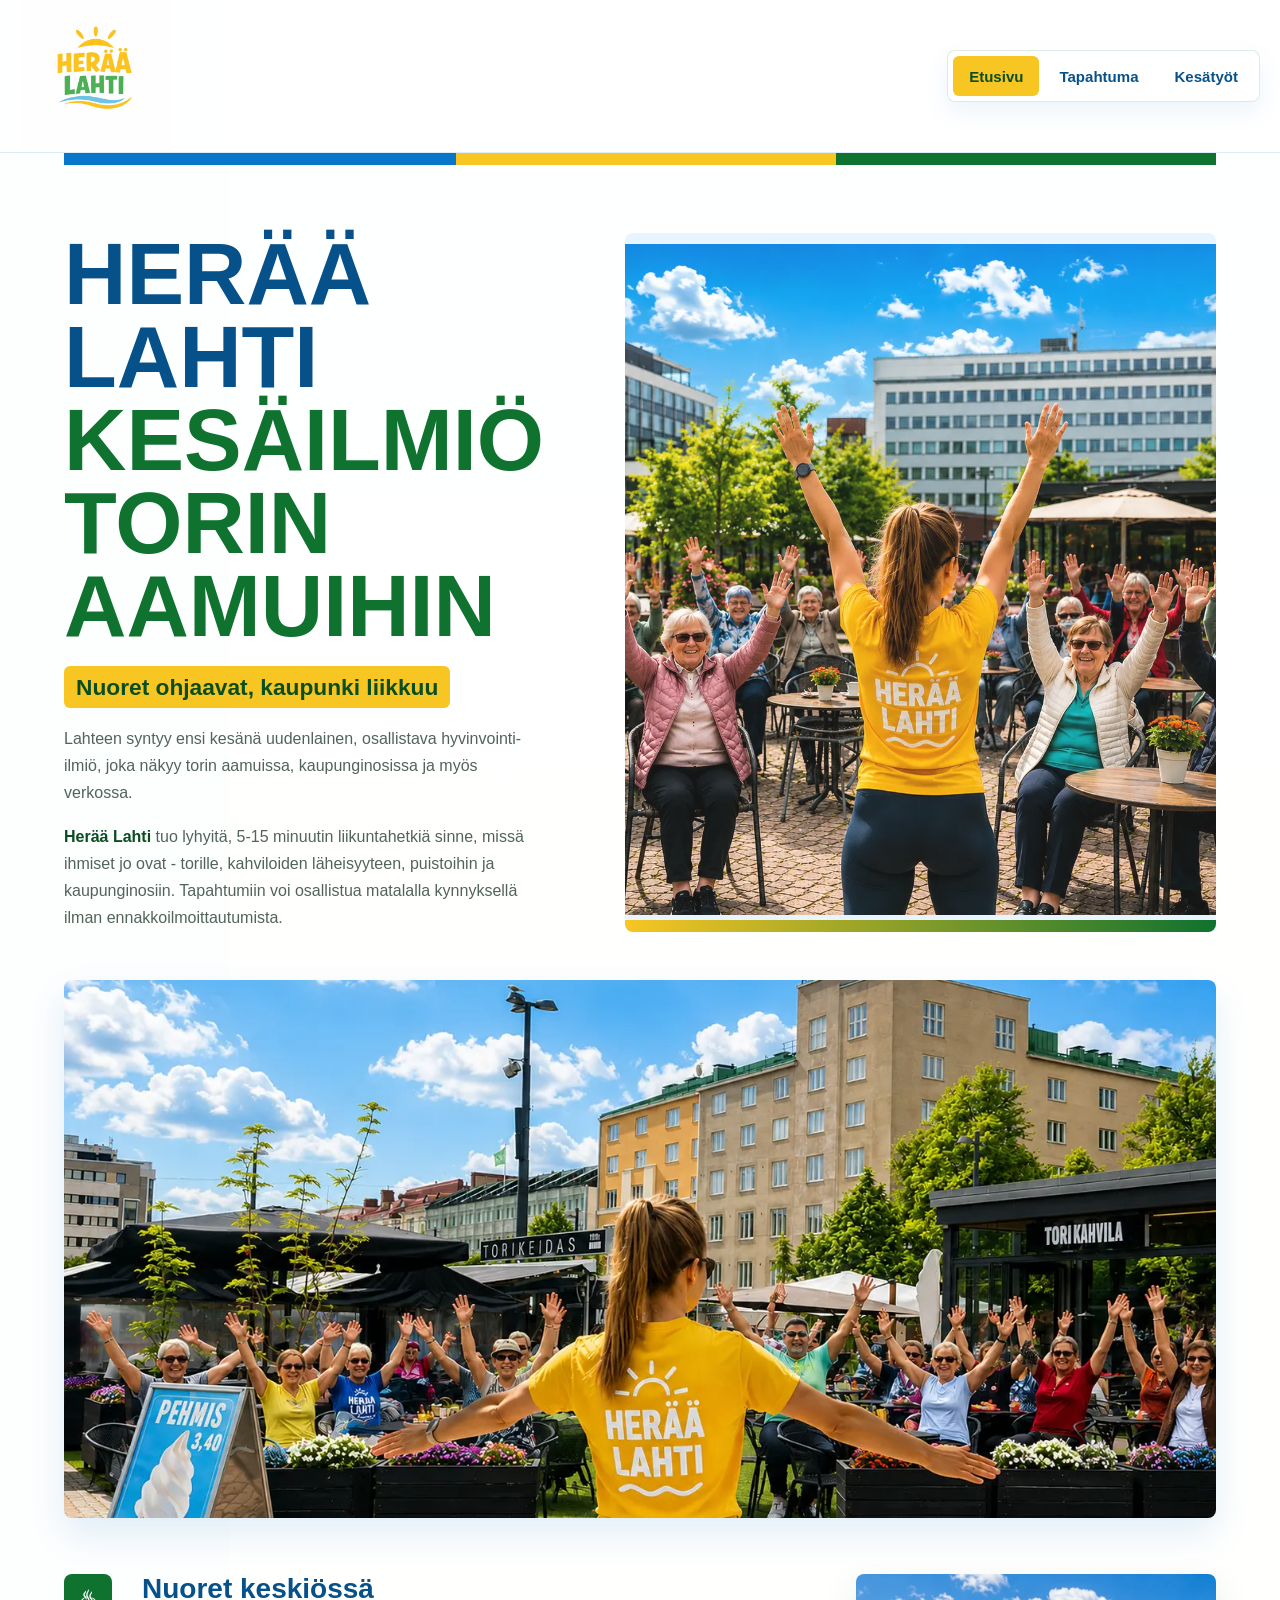
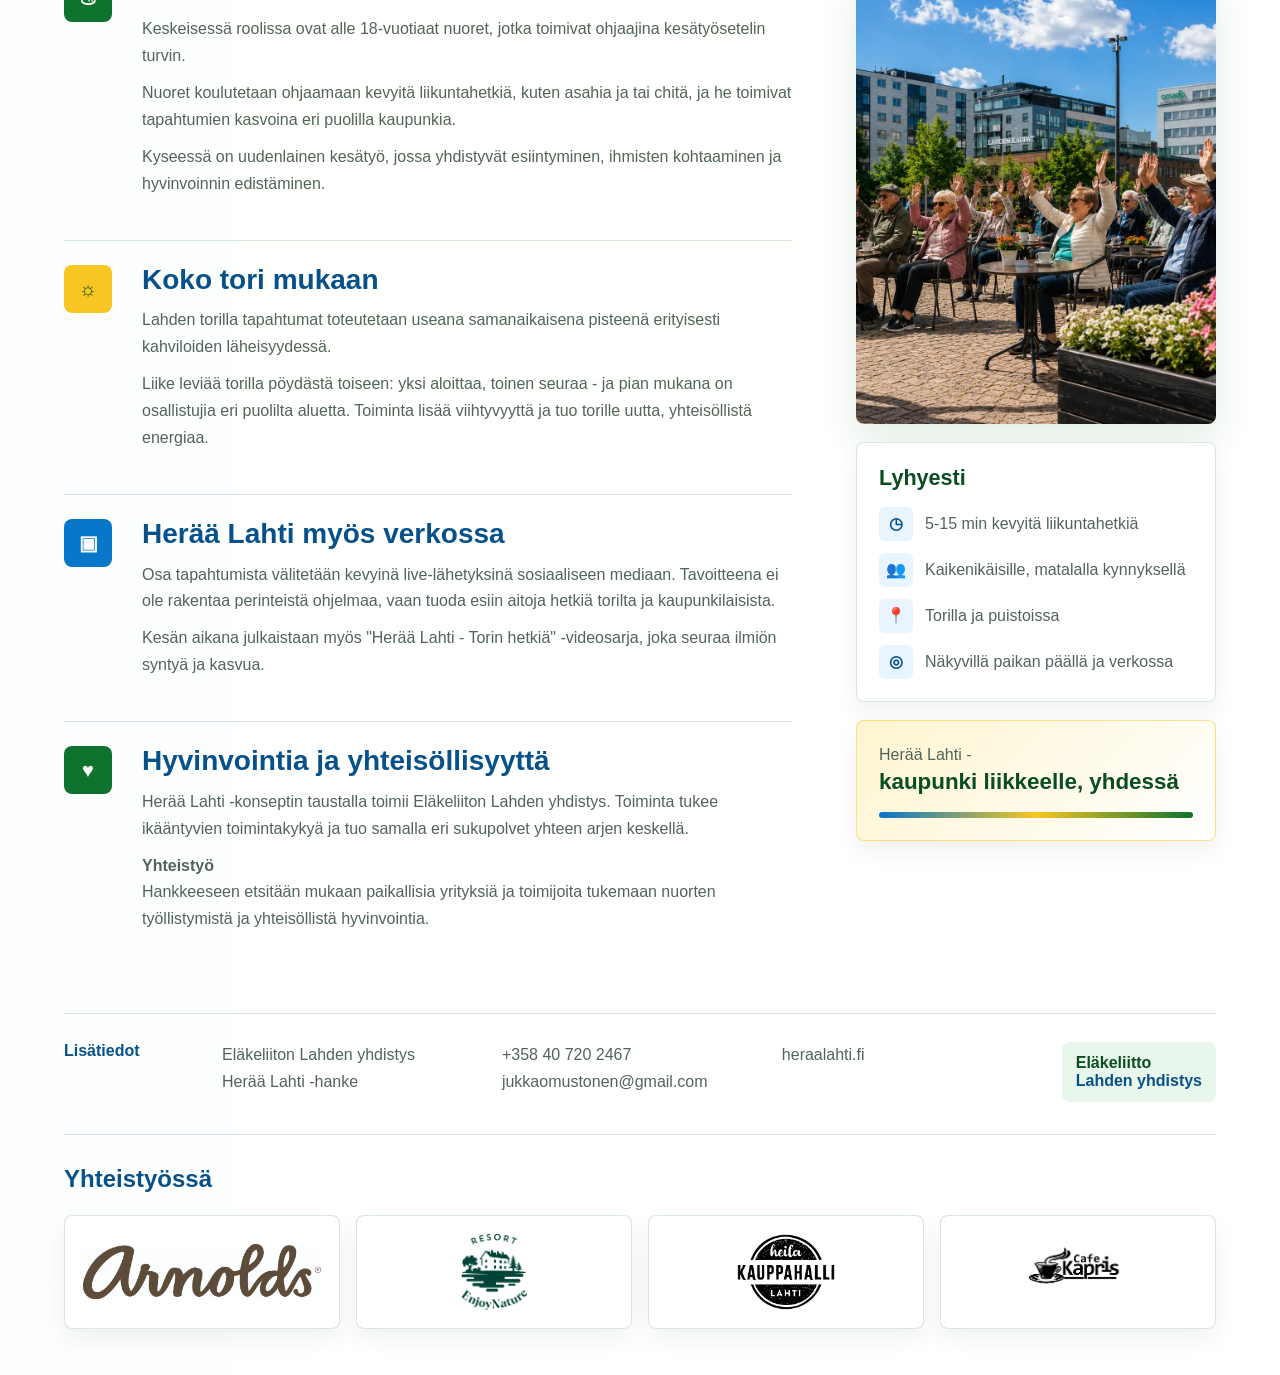
==== commit d555e801: "Add partner logo section" ====
--- a/index.html
+++ b/index.html
@@ -8,6 +8,7 @@
   <meta name="robots" content="index, follow">
   <meta name="author" content="Eläkeliiton Lahden yhdistys">
   <meta name="theme-color" content="#f8d24a">
+  <meta name="google-site-verification" content="apN7SmQqGhSXGgotuvpvVWL4LRYgi6kCBspBcqQ1Phw">
 
   <meta property="og:type" content="website">
   <meta property="og:locale" content="fi_FI">
@@ -57,6 +58,17 @@
           "eventAttendanceMode": "https://schema.org/OfflineEventAttendanceMode",
           "eventStatus": "https://schema.org/EventScheduled",
           "isAccessibleForFree": true,
+          "offers": {
+            "@type": "Offer",
+            "url": "https://heraalahti.fi/#tapahtuma",
+            "price": 0,
+            "priceCurrency": "EUR",
+            "availability": "https://schema.org/InStock"
+          },
+          "performer": {
+            "@type": "PerformingGroup",
+            "name": "Herää Lahti -ohjaajat"
+          },
           "location": {
             "@type": "Place",
             "name": "Lahden tori",
@@ -379,6 +391,26 @@
     </article>
   </section>
 
+  <section class="partners" aria-labelledby="partners-title">
+    <div class="partners-inner">
+      <h2 id="partners-title">Yhteistyössä</h2>
+      <div class="partner-logos" aria-label="Yhteistyökumppanit">
+        <div class="partner-logo">
+          <img src="images/arnoldslogo.jpg" alt="Arnolds">
+        </div>
+        <div class="partner-logo">
+          <img src="images/resortlogo.png" alt="Resort">
+        </div>
+        <div class="partner-logo">
+          <img src="images/kauppahallilogo.png" alt="Lahden Kauppahalli">
+        </div>
+        <div class="partner-logo">
+          <img src="images/kapris logo-2 (1).jpg" alt="Kapris">
+        </div>
+      </div>
+    </div>
+  </section>
+
   <script>
     const tabLinks = document.querySelectorAll("[data-tab-link]");
     const panels = document.querySelectorAll("[data-tab-panel]");
--- a/style.css
+++ b/style.css
@@ -997,6 +997,51 @@
   color: var(--muted);
 }
 
+.partners {
+  padding: 0 clamp(24px, 5vw, 84px) 46px;
+  background: rgba(255, 255, 255, 0.92);
+}
+
+.partners-inner {
+  width: min(1480px, 100%);
+  margin: 0 auto;
+  padding-top: 30px;
+  border-top: 1px solid var(--line);
+}
+
+.partners h2 {
+  margin: 0 0 22px;
+  color: var(--blue-dark);
+  font-size: 1.5rem;
+  line-height: 1.15;
+}
+
+.partner-logos {
+  display: grid;
+  grid-template-columns: repeat(4, minmax(0, 1fr));
+  gap: 16px;
+  align-items: stretch;
+}
+
+.partner-logo {
+  min-height: 112px;
+  display: grid;
+  place-items: center;
+  padding: 18px;
+  background: var(--white);
+  border: 1px solid var(--line);
+  border-radius: 8px;
+  box-shadow: 0 10px 24px rgba(18, 36, 28, 0.06);
+}
+
+.partner-logo img {
+  width: auto;
+  max-width: 100%;
+  max-height: 76px;
+  display: block;
+  object-fit: contain;
+}
+
 @media (max-width: 980px) {
   .media-copy h1,
   .hero-title {
@@ -1068,6 +1113,7 @@
   .features,
   .job-grid,
   .poster-cards,
+  .partner-logos,
   .media-footer,
   .footer,
   .poster-footer {
@@ -1105,7 +1151,8 @@
 
   .media-release,
   .event-page,
-  .poster {
+  .poster,
+  .partners {
     padding-left: 18px;
     padding-right: 18px;
   }
@@ -1168,6 +1215,7 @@
   .features,
   .job-grid,
   .poster-cards,
+  .partner-logos,
   .media-footer,
   .footer,
   .poster-footer {
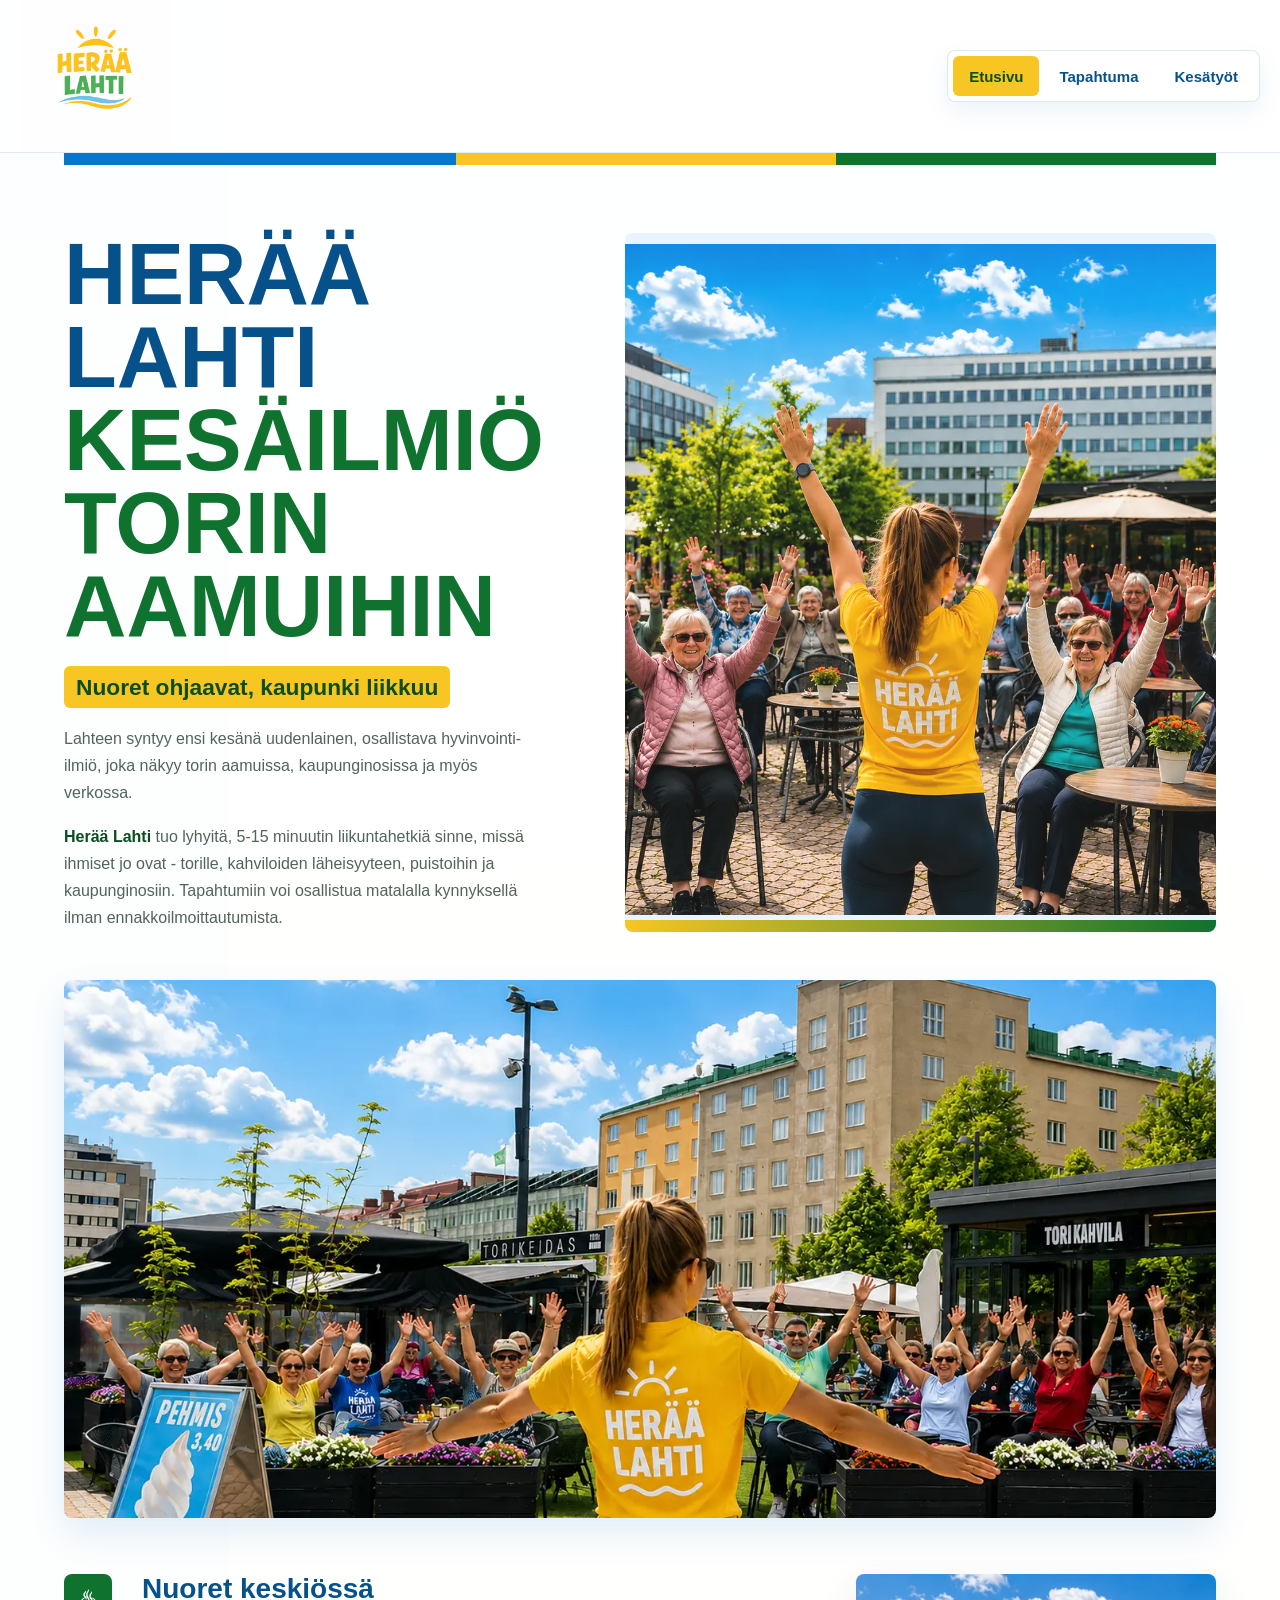
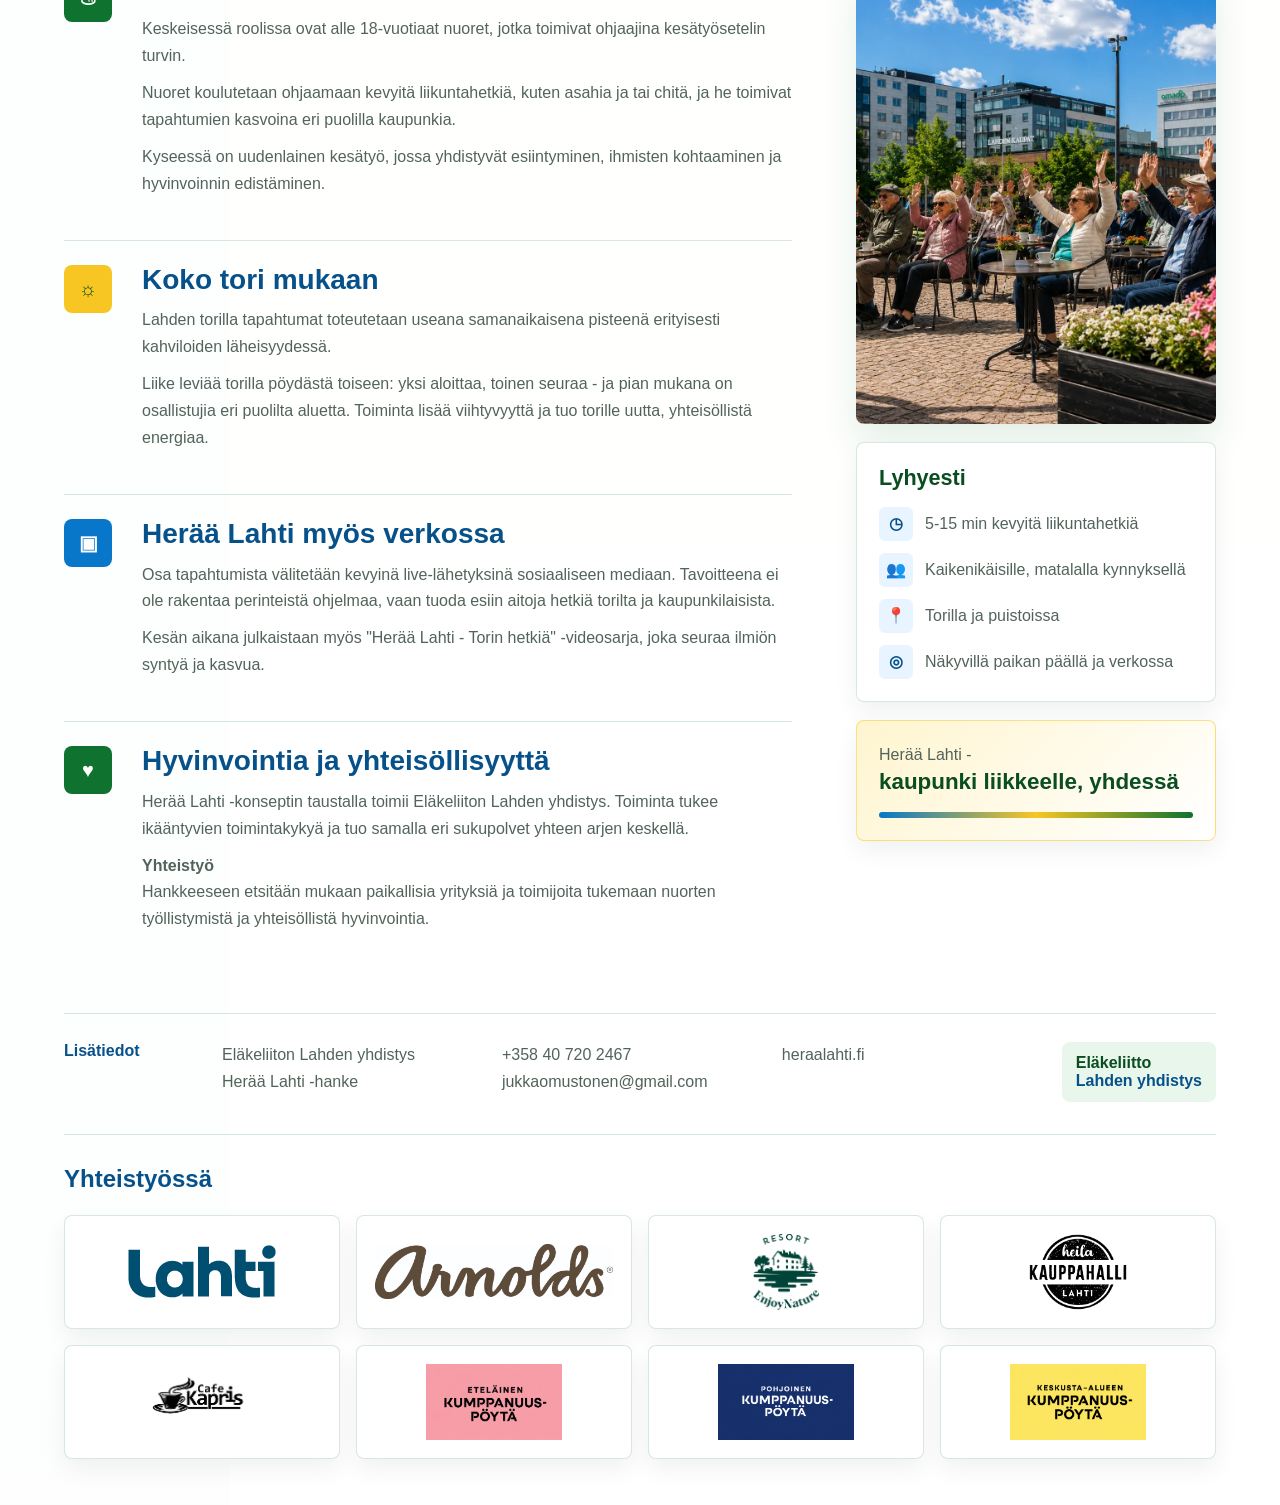
==== commit fc695243: "Add partner logos and upload assets" ====
--- a/index.html
+++ b/index.html
@@ -91,7 +91,7 @@
   <header class="site-header">
     <nav class="top-nav" aria-label="Päänavigaatio">
       <a class="nav-logo" href="#etusivu" data-tab-link="etusivu">
-        <img src="images/HerääLogo.webp" alt="Herää Lahti">
+        <img src="images/heraa-logo.webp" alt="Herää Lahti">
       </a>
       <div class="nav-links">
         <a class="nav-link active" href="#etusivu" data-tab-link="etusivu" aria-current="page">Etusivu</a>
@@ -195,7 +195,7 @@
     <section class="top">
       <div class="brand">
         <div class="brand-branding">
-          <img class="brand-logo-image" src="images/HerääLogo.webp" alt="Herää Lahti">
+          <img class="brand-logo-image" src="images/heraa-logo.webp" alt="Herää Lahti">
         </div>
         <h1 class="hero-title">Aamuliikunta&shy;hetki<br>Lahden torilla</h1>
         <div class="period-pill"><span>KESÄ 2026</span><strong>2.6.–31.8.2026</strong></div>
@@ -203,7 +203,7 @@
       <div class="event-side">
         <div class="badge-circle">Liikettä<br>kahvihetkeen</div>
         <figure class="badge-photo">
-          <img src="images/toriryhmä2.webp" alt="Herää Lahti -liikuntahetki torilla">
+          <img src="images/toriryhma2.webp" alt="Herää Lahti -liikuntahetki torilla">
         </figure>
       </div>
     </section>
@@ -215,7 +215,7 @@
         <p class="small-text"><strong>Paikka:</strong> Lahden tori </p>
       </article>
       <div class="hero-image-frame">
-        <img class="hero-image" src="images/Toriihmiset.webp" alt="Lahden tori ja aamuliikuntahetki">
+        <img class="hero-image" src="images/toriihmiset.webp" alt="Lahden tori ja aamuliikuntahetki">
       </div>
     </section>
 
@@ -284,7 +284,7 @@
   <section class="page tab-panel summer-job-page" id="kesatyo" data-tab-panel hidden>
     <article class="poster">
       <section class="poster-hero">
-        <img class="poster-logo-image" src="images/HerääLogo.webp" alt="Herää Lahti">
+        <img class="poster-logo-image" src="images/heraa-logo.webp" alt="Herää Lahti">
 
         <div class="poster-intro">
           <h2>Kesätyö, joka herättää kaupungin!</h2>
@@ -302,7 +302,7 @@
         </div>
 
         <div class="poster-photo-wrap">
-          <img src="images/heraaselkä.webp" alt="Iloinen ohjaaja liikuttaa ihmisiä torilla">
+          <img src="images/heraaselka.webp" alt="Iloinen ohjaaja liikuttaa ihmisiä torilla">
           <div class="poster-blue-badge">Liikettä<br>ihmisten<br>arkeen!</div>
         </div>
       </section>
@@ -395,18 +395,30 @@
     <div class="partners-inner">
       <h2 id="partners-title">Yhteistyössä</h2>
       <div class="partner-logos" aria-label="Yhteistyökumppanit">
-        <div class="partner-logo">
-          <img src="images/arnoldslogo.jpg" alt="Arnolds">
-        </div>
-        <div class="partner-logo">
-          <img src="images/resortlogo.png" alt="Resort">
-        </div>
-        <div class="partner-logo">
-          <img src="images/kauppahallilogo.png" alt="Lahden Kauppahalli">
-        </div>
-        <div class="partner-logo">
-          <img src="images/kapris logo-2 (1).jpg" alt="Kapris">
-        </div>
+        <span class="partner-logo">
+          <img src="images/lahtilogo.png" alt="Lahti">
+        </span>
+        <a class="partner-logo" href="https://arnolds.fi/" target="_blank" rel="noopener">
+          <img src="images/arnolds-logo.jpg" alt="Arnolds">
+        </a>
+        <a class="partner-logo" href="https://enjoynature.fi/" target="_blank" rel="noopener">
+          <img src="images/resort-logo.png" alt="Resort">
+        </a>
+        <a class="partner-logo" href="https://lahdenkauppahalli.fi/" target="_blank" rel="noopener">
+          <img src="images/kauppahalli-logo.png" alt="Lahden Kauppahalli">
+        </a>
+        <a class="partner-logo" href="https://cafekapris.fi/" target="_blank" rel="noopener">
+          <img src="images/kapris-logo.jpg" alt="Kapris">
+        </a>
+        <span class="partner-logo">
+          <img src="images/etelainen.png" alt="Eteläisen alueen kumppanuuspöytä">
+        </span>
+        <span class="partner-logo">
+          <img src="images/pohjoinen.png" alt="Pohjoinen kumppanuuspöytä">
+        </span>
+        <span class="partner-logo">
+          <img src="images/keskusta.png" alt="Keskusta-alueen kumppanuuspöytä">
+        </span>
       </div>
     </div>
   </section>
--- a/style.css
+++ b/style.css
@@ -1032,6 +1032,19 @@
   border: 1px solid var(--line);
   border-radius: 8px;
   box-shadow: 0 10px 24px rgba(18, 36, 28, 0.06);
+  transition: border-color 160ms ease, box-shadow 160ms ease, transform 160ms ease;
+}
+
+.partner-logo:hover,
+.partner-logo:focus-visible {
+  border-color: rgba(8, 119, 201, 0.38);
+  box-shadow: 0 14px 30px rgba(8, 119, 201, 0.12);
+  transform: translateY(-2px);
+}
+
+.partner-logo:focus-visible {
+  outline: 3px solid rgba(247, 198, 35, 0.8);
+  outline-offset: 3px;
 }
 
 .partner-logo img {
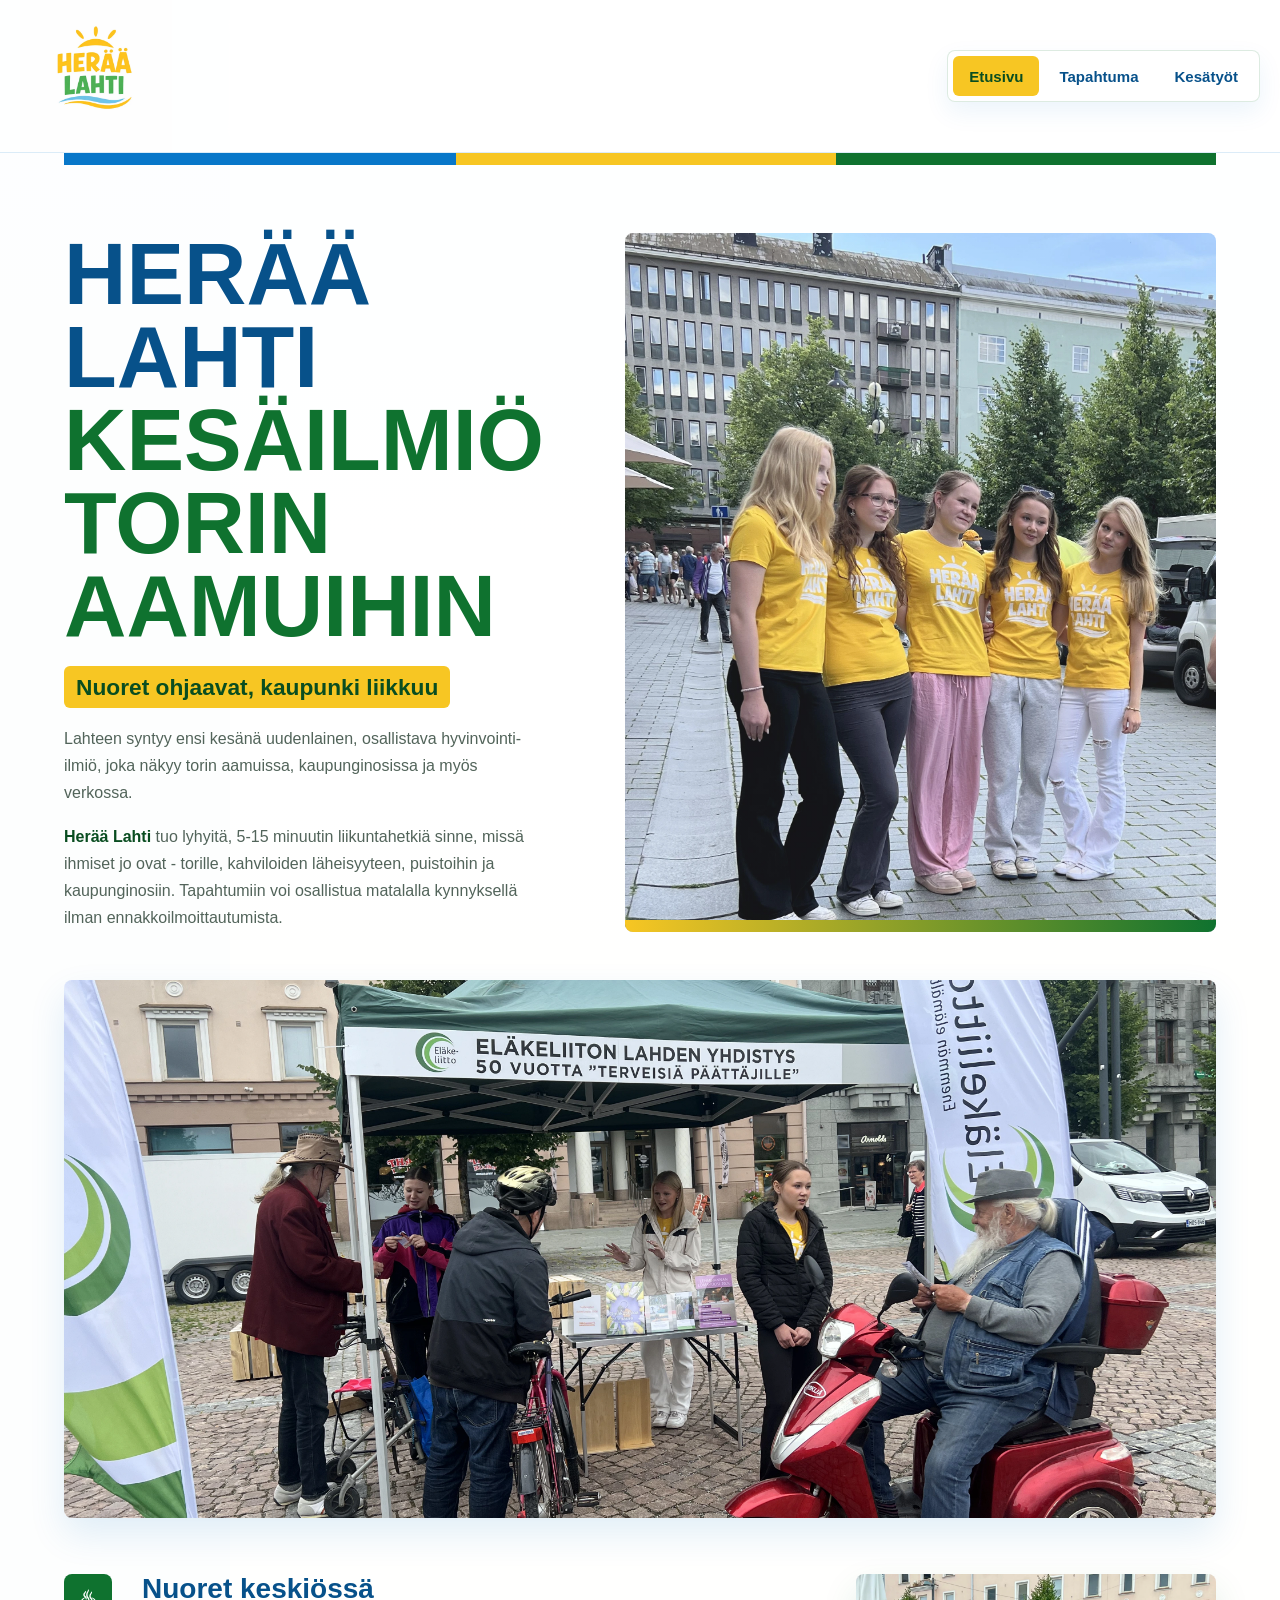
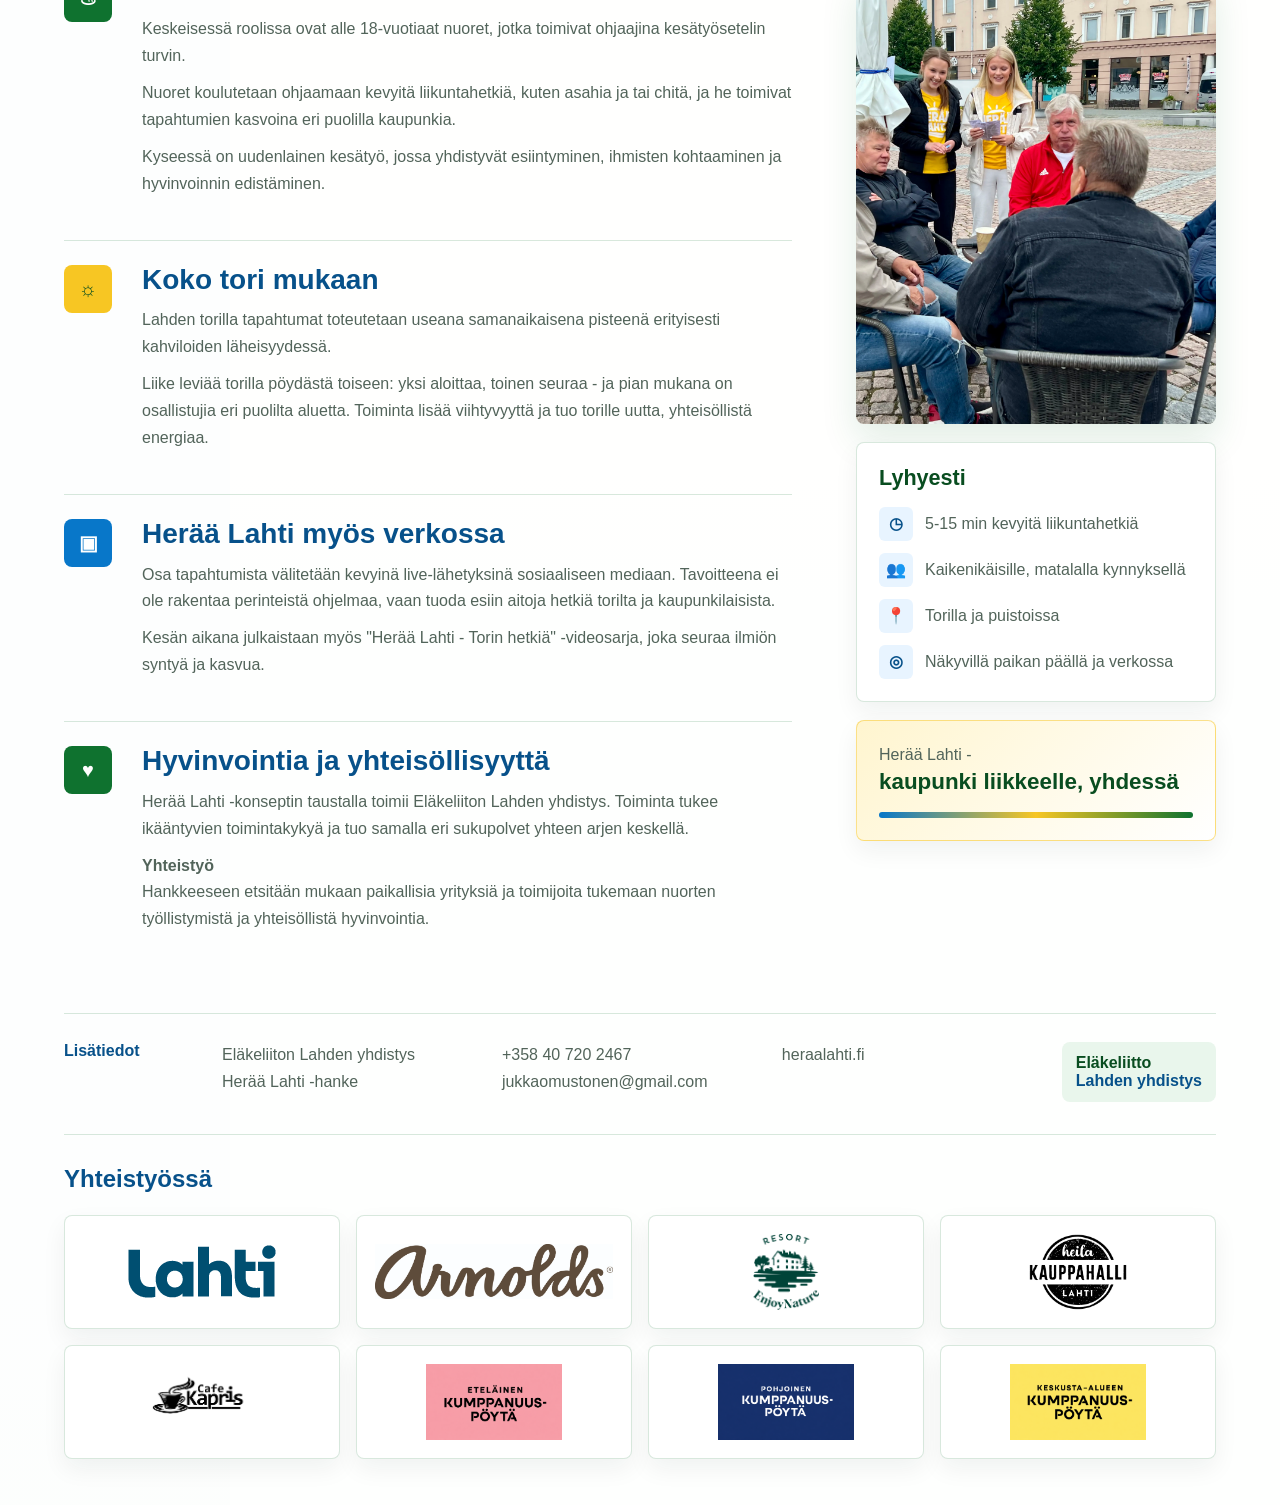
==== commit 1285e3a7: "Update site images" ====
--- a/index.html
+++ b/index.html
@@ -117,7 +117,7 @@
       </section>
 
       <figure class="media-feature-photo">
-        <img src="images/heraa.webp" alt="Herää Lahti -liikuntahetki torilla">
+        <img src="images/teltta.webp" alt="Herää Lahti -teltta torilla">
       </figure>
 
       <section class="media-main">
@@ -161,7 +161,7 @@
         </div>
 
         <aside class="media-visuals">
-          <img class="media-photo" src="images/torisivusta.webp" alt="Herää Lahti -ohjaaja liikuttaa ihmisiä torilla">
+          <img class="media-photo" src="images/papat.webp" alt="Herää Lahti -osallistujat torilla">
 
           <div class="media-brief">
             <h3>Lyhyesti</h3>
@@ -203,7 +203,7 @@
       <div class="event-side">
         <div class="badge-circle">Liikettä<br>kahvihetkeen</div>
         <figure class="badge-photo">
-          <img src="images/toriryhma2.webp" alt="Herää Lahti -liikuntahetki torilla">
+          <img src="images/koju.webp" alt="Herää Lahti -koju torilla">
         </figure>
       </div>
     </section>
@@ -302,7 +302,7 @@
         </div>
 
         <div class="poster-photo-wrap">
-          <img src="images/heraaselka.webp" alt="Iloinen ohjaaja liikuttaa ihmisiä torilla">
+          <img src="images/kaksikkoselka.webp" alt="Kaksi nuorta ohjaajaa torilla">
           <div class="poster-blue-badge">Liikettä<br>ihmisten<br>arkeen!</div>
         </div>
       </section>
--- a/style.css
+++ b/style.css
@@ -228,9 +228,9 @@
   background-color: var(--blue-soft);
   background-image:
     linear-gradient(rgba(255, 255, 255, 0.08), rgba(255, 255, 255, 0.08)),
-    url("images/heraa2.webp");
-  background-position: center 38%;
-  background-size: auto 96%;
+    url("images/ryhma2.webp");
+  background-position: center;
+  background-size: cover;
   background-repeat: no-repeat;
   border-radius: 8px;
   overflow: hidden;
@@ -1203,8 +1203,8 @@
 
   .media-brand {
     min-height: 260px;
-    background-position: center 34%;
-    background-size: auto 92%;
+    background-position: center;
+    background-size: cover;
   }
 
   .media-feature-photo img,
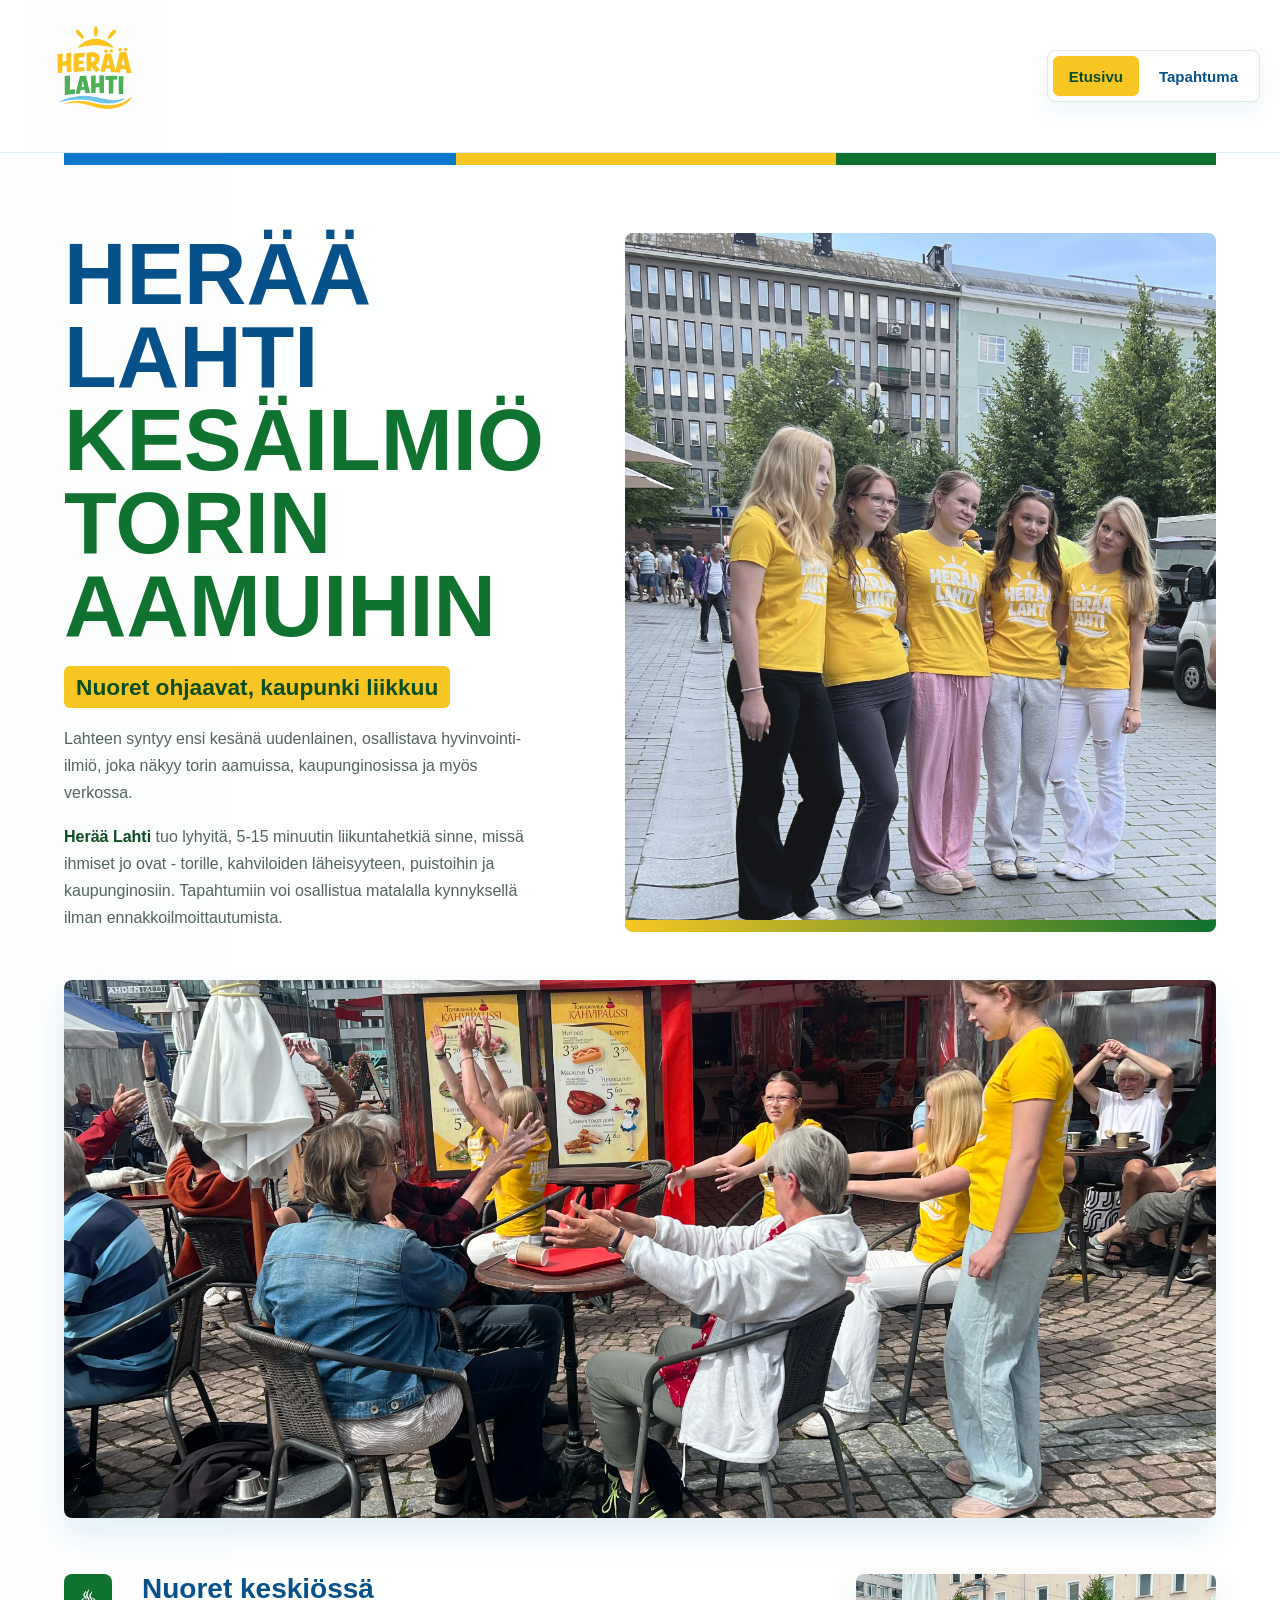
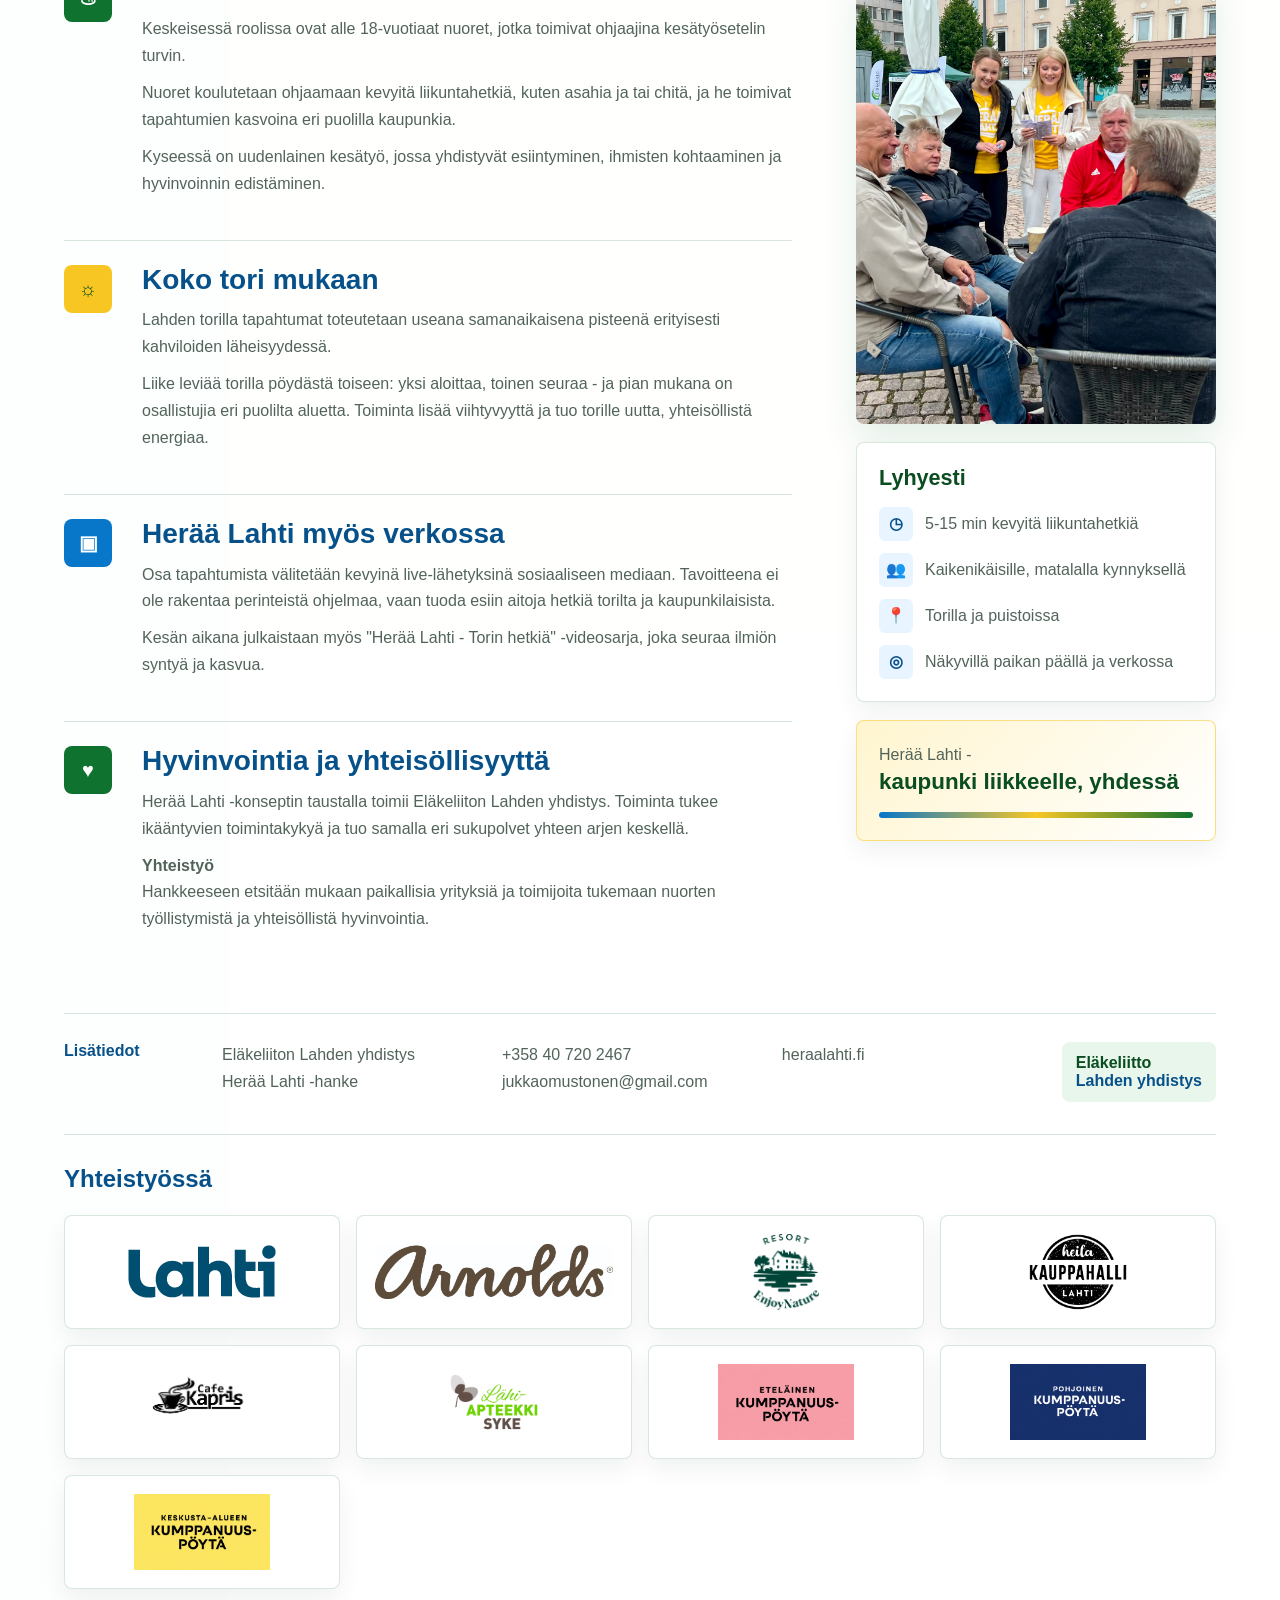
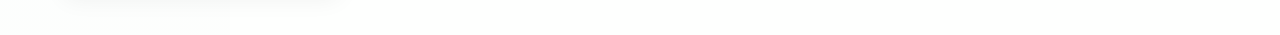
==== commit 7b426585: "Päivitä etusivun kuvat ja kumppanilogot" ====
--- a/index.html
+++ b/index.html
@@ -24,7 +24,7 @@
 
   <link rel="canonical" href="https://heraalahti.fi/">
   <link rel="alternate" hreflang="fi" href="https://heraalahti.fi/">
-  <link rel="stylesheet" href="style.css">
+  <link rel="stylesheet" href="style.css?v=20260709-1">
   <script type="application/ld+json">
     {
       "@context": "https://schema.org",
@@ -96,7 +96,6 @@
       <div class="nav-links">
         <a class="nav-link active" href="#etusivu" data-tab-link="etusivu" aria-current="page">Etusivu</a>
         <a class="nav-link" href="#tapahtuma" data-tab-link="tapahtuma">Tapahtuma</a>
-        <a class="nav-link" href="#kesatyo" data-tab-link="kesatyo">Kesätyöt</a>
       </div>
     </nav>
   </header>
@@ -117,7 +116,7 @@
       </section>
 
       <figure class="media-feature-photo">
-        <img src="images/teltta.webp" alt="Herää Lahti -teltta torilla">
+        <img src="images/jumppa.webp" alt="Herää Lahti -jumppahetki torilla">
       </figure>
 
       <section class="media-main">
@@ -161,7 +160,7 @@
         </div>
 
         <aside class="media-visuals">
-          <img class="media-photo" src="images/papat.webp" alt="Herää Lahti -osallistujat torilla">
+          <img class="media-photo papat-photo" src="images/papat.webp" alt="Herää Lahti -osallistujat torilla">
 
           <div class="media-brief">
             <h3>Lyhyesti</h3>
@@ -410,6 +409,9 @@
         <a class="partner-logo" href="https://cafekapris.fi/" target="_blank" rel="noopener">
           <img src="images/kapris-logo.jpg" alt="Kapris">
         </a>
+        <a class="partner-logo" href="https://lahiapteekkisyke.fi/" target="_blank" rel="noopener">
+          <img src="images/apteekki.webp" alt="Apteekki">
+        </a>
         <span class="partner-logo">
           <img src="images/etelainen.png" alt="Eteläisen alueen kumppanuuspöytä">
         </span>
@@ -426,16 +428,19 @@
   <script>
     const tabLinks = document.querySelectorAll("[data-tab-link]");
     const panels = document.querySelectorAll("[data-tab-panel]");
+    const publicTabs = new Set(Array.from(tabLinks, (link) => link.dataset.tabLink));
 
     function showTab(tabId) {
+      const targetTabId = publicTabs.has(tabId) ? tabId : "etusivu";
+
       panels.forEach((panel) => {
-        const isActive = panel.id === tabId;
+        const isActive = panel.id === targetTabId;
         panel.hidden = !isActive;
         panel.classList.toggle("active", isActive);
       });
 
       tabLinks.forEach((link) => {
-        const isActive = link.dataset.tabLink === tabId;
+        const isActive = link.dataset.tabLink === targetTabId;
         link.classList.toggle("active", isActive);
 
         if (link.classList.contains("nav-link")) {
@@ -447,7 +452,7 @@
         }
       });
 
-      history.replaceState(null, "", `#${tabId}`);
+      history.replaceState(null, "", `#${targetTabId}`);
       window.scrollTo({ top: 0, left: 0, behavior: "auto" });
     }
 
--- a/style.css
+++ b/style.css
@@ -367,6 +367,10 @@
   box-shadow: 0 16px 36px rgba(15, 114, 47, 0.12);
 }
 
+.papat-photo {
+  object-position: 38% center;
+}
+
 .media-brief,
 .media-slogan,
 .card,
